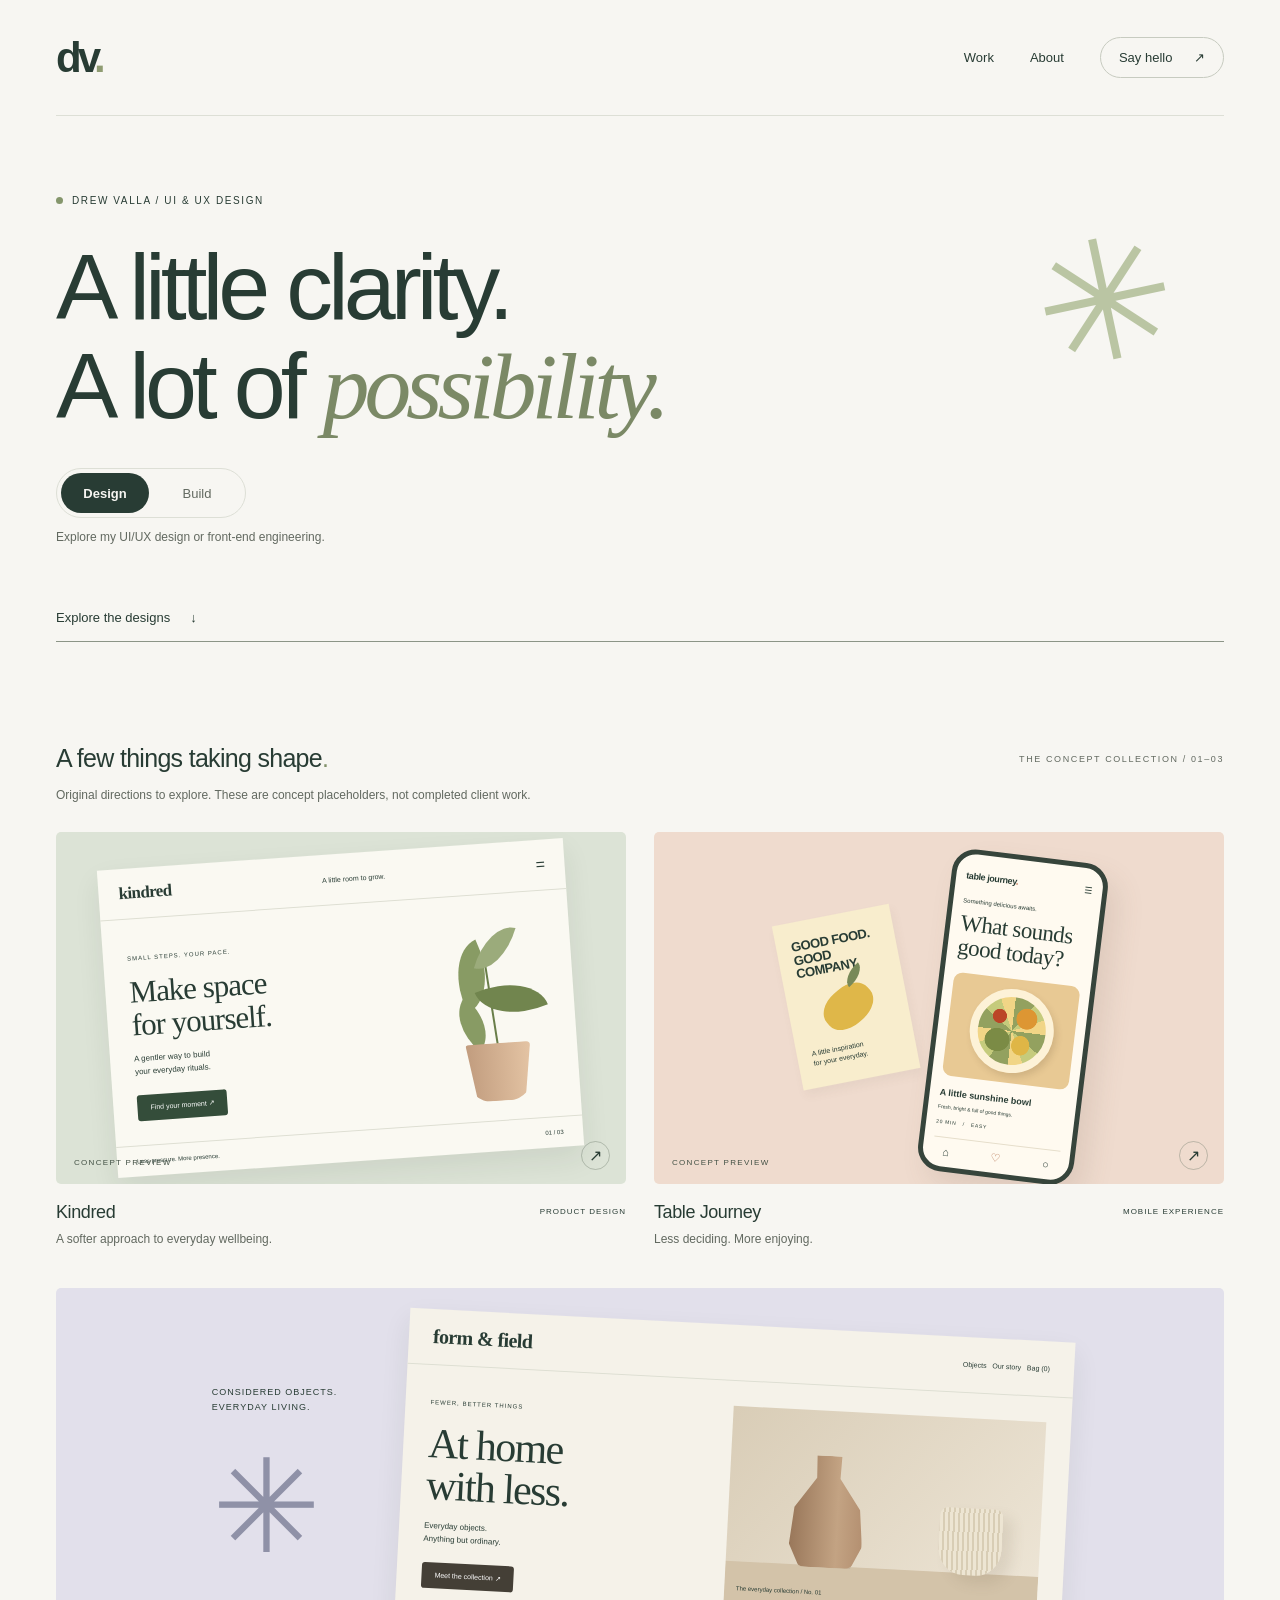
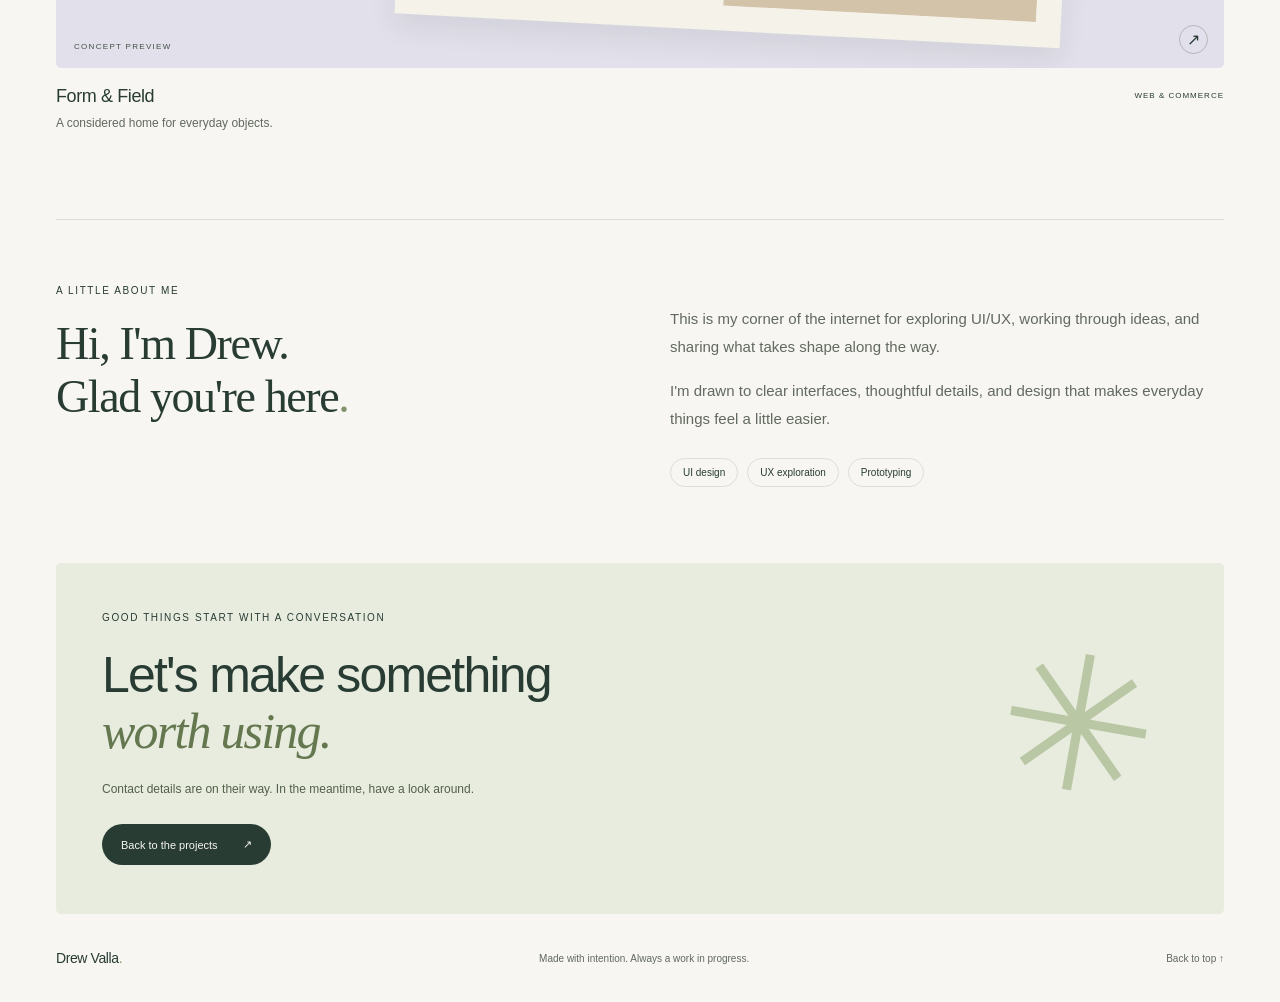
==== DVDesignPortfolio-main/index.html @ d6d09e59 "- basic design/UX Engineering Portfolio Site with placeholder projects/texts" ====
<!doctype html>
<html lang="en">
<head>
  <meta charset="utf-8">
  <meta name="viewport" content="width=device-width, initial-scale=1">
  <meta name="theme-color" content="#f7f6f2">
  <meta name="description" content="Drew Valla's design portfolio. Thoughtful interfaces, original concepts, and a little curiosity.">
  <title>Drew Valla | Design Portfolio</title>
  <link rel="stylesheet" href="styles.css">
  <script src="script.js" defer></script>
</head>
<body>
  <a class="skip-link" href="#main">Skip to content</a>
  <header class="site-header wrap">
    <a class="wordmark" href="./" aria-label="Drew Valla home">dv<span>.</span></a>
    <nav aria-label="Main navigation">
      <a href="#work">Work</a>
      <a href="#about">About</a>
      <a class="nav-contact" href="#contact">Say hello <span aria-hidden="true">&#8599;</span></a>
    </nav>
  </header>

  <main id="main">
    <p class="view-status wrap" role="status" aria-live="polite" aria-atomic="true"></p>
    <section class="hero wrap" aria-labelledby="intro-title">
      <div class="eyebrow"><span class="dot"></span> <span data-view="design">DREW VALLA / UI &amp; UX DESIGN</span><span data-view="build" hidden>DREW VALLA / UX ENGINEERING</span></div>
      <h1 id="intro-title"><span data-view="design">A little clarity.<br>A lot of <em>possibility.</em></span><span data-view="build" hidden>Good design.<br><em>Built to work.</em></span></h1>
      <div class="portfolio-picker" hidden>
        <div class="mode-switch" role="group" aria-label="Choose portfolio view" aria-describedby="mode-help">
          <button type="button" data-mode="design" aria-pressed="true">Design</button>
          <button type="button" data-mode="build" aria-pressed="false">Build</button>
        </div>
        <p id="mode-help">Explore my UI/UX design or front-end engineering.</p>
      </div>
      <div class="hero-bottom">
        <a class="text-link work-link" href="#work"><span data-view="design">Explore the designs</span><span data-view="build" hidden>Explore the build</span> <span aria-hidden="true">&#8595;</span></a>
      </div>
      <div class="hero-flower" aria-hidden="true"><span>&#10035;</span></div>
    </section>

    <section class="work wrap" id="work" aria-labelledby="work-title" data-view="design">
      <div class="section-heading">
        <h2 id="work-title">A few things taking shape<span>.</span></h2>
        <span class="small-label">THE CONCEPT COLLECTION / 01&ndash;03</span>
      </div>
      <p class="section-note">Original directions to explore. These are concept placeholders, not completed client work.</p>
      <div class="project-grid">
        <article class="project">
          <a class="project-art art-sage" href="#project-kindred" data-project="kindred" aria-label="Explore Kindred concept preview">
            <div class="mock-window kindred" aria-hidden="true">
              <div class="mock-nav"><b>kindred</b><span>A little room to grow.</span><span class="mini-menu">=</span></div>
              <div class="kindred-body"><div><span class="micro-label">SMALL STEPS. YOUR PACE.</span><h3>Make space<br>for yourself.</h3><p>A gentler way to build<br>your everyday rituals.</p><span class="mock-button">Find your moment &#8599;</span></div><div class="plant"><i></i><i></i><i></i><i></i><div class="pot"></div></div></div>
              <div class="mock-footer"><span>Less pressure. More presence.</span><span>01 / 03</span></div>
            </div>
            <span class="preview-tag">CONCEPT PREVIEW</span>
            <span class="art-arrow" aria-hidden="true">&#8599;</span>
          </a>
          <div class="project-caption"><div><h3><a href="#project-kindred" data-project="kindred">Kindred</a></h3><p>A softer approach to everyday wellbeing.</p></div><span class="project-type">PRODUCT DESIGN</span></div>
        </article>
        <article class="project">
          <a class="project-art art-peach" href="#project-table" data-project="table" aria-label="Explore Table Journey concept preview">
            <div class="table-composition" aria-hidden="true">
              <div class="recipe-note"><span>GOOD FOOD.<br>GOOD COMPANY.</span><div class="lemon"></div><small>A little inspiration<br>for your everyday.</small></div>
              <div class="phone"><div class="phone-top"><b>table journey<span>.</span></b><span>&#9776;</span></div><p class="phone-greeting">Something delicious awaits.</p><h3>What sounds<br>good today?</h3><div class="food-plate"><span></span></div><div class="recipe-info"><b>A little sunshine bowl</b><small>Fresh, bright &amp; full of good things.</small><span class="recipe-pill">20 MIN &nbsp; / &nbsp; EASY</span></div><div class="phone-bottom">&#8962; <span>&#9825;</span> &#9675;</div></div>
            </div>
            <span class="preview-tag">CONCEPT PREVIEW</span><span class="art-arrow" aria-hidden="true">&#8599;</span>
          </a>
          <div class="project-caption"><div><h3><a href="#project-table" data-project="table">Table Journey</a></h3><p>Less deciding. More enjoying.</p></div><span class="project-type">MOBILE EXPERIENCE</span></div>
        </article>
        <article class="project project-wide">
          <a class="project-art art-lilac" href="#project-form" data-project="form" aria-label="Explore Form and Field concept preview">
            <div class="form-intro" aria-hidden="true"><span class="micro-label">CONSIDERED OBJECTS.<br>EVERYDAY LIVING.</span><span class="large-asterisk">&#10035;</span></div>
            <div class="mock-window form-window" aria-hidden="true"><div class="mock-nav"><b>form &amp; field</b><span>Objects &nbsp; Our story &nbsp; Bag (0)</span></div><div class="form-body"><div><span class="micro-label">FEWER, BETTER THINGS</span><h3>At home<br>with less.</h3><p>Everyday objects.<br>Anything but ordinary.</p><span class="mock-button">Meet the collection &#8599;</span></div><div class="vase-scene"><div class="vase vase-one"></div><div class="vase vase-two"></div><span class="scene-caption">The everyday collection / No. 01</span></div></div></div>
            <span class="preview-tag">CONCEPT PREVIEW</span><span class="art-arrow" aria-hidden="true">&#8599;</span>
          </a>
          <div class="project-caption"><div><h3><a href="#project-form" data-project="form">Form &amp; Field</a></h3><p>A considered home for everyday objects.</p></div><span class="project-type">WEB &amp; COMMERCE</span></div>
        </article>
      </div>
    </section>

    <section class="work wrap build-work" id="build-work" aria-labelledby="build-title" data-view="build" hidden>
      <div class="section-heading"><h2 id="build-title">Behind the experience<span>.</span></h2><span class="small-label">BUILD LOG / 01</span></div>
      <p class="section-note">Working interfaces and the decisions behind them. Starting with the site you're using.</p>
      <article class="build-project">
        <div class="build-diagram" aria-hidden="true"><span>01 / ONE PORTFOLIO, TWO PERSPECTIVES</span><div class="diagram-modes"><b>Design</b><span>&#8646;</span><b>Build</b></div><code>interaction + state + accessibility</code></div>
        <div class="build-description"><span class="eyebrow">LIVE ON THIS SITE</span><h3>The two-sided portfolio</h3><p>A lightweight front-end build that connects design exploration with UX engineering. Try the switch above, then look behind the interaction.</p><div class="skill-tags"><span>HTML / CSS / JavaScript</span><span>Responsive UI</span><span>Keyboard interaction</span></div>
          <details class="build-inspector"><summary>Behind the interface</summary><div><h4>One choice, consistent state</h4><p>The hero buttons update the introduction, project collection, page title, and URL together. The selected button exposes its state to assistive technology.</p><h4>Made for more than a mouse</h4><p>Tab to either button and press Enter or Space. Focus stays on your choice, and a short announcement confirms the view. Decorative motion is disabled when reduced motion is requested.</p><h4>A link to either side</h4><p>The <code>?view=build</code> URL opens this view directly. Back and Forward restore earlier choices. No account, tracking, or saved browser preference is needed.</p><h4>Built without a framework</h4><p>Both views live in the same static page. The inactive content is hidden from the layout and accessibility tree. Design remains available if JavaScript is disabled.</p></div></details>
        </div>
      </article>
    </section>

    <section class="about wrap" id="about" aria-labelledby="about-title">
      <div><span class="eyebrow">A LITTLE ABOUT ME</span><h2 id="about-title">Hi, I'm Drew.<br>Glad you're here<span>.</span></h2></div>
      <div class="about-copy"><div data-view="design"><p>This is my corner of the internet for exploring UI/UX, working through ideas, and sharing what takes shape along the way.</p><p>I'm drawn to clear interfaces, thoughtful details, and design that makes everyday things feel a little easier.</p><div class="skill-tags"><span>UI design</span><span>UX exploration</span><span>Prototyping</span></div></div><div data-view="build" hidden><p>This is the build side of my portfolio: a space for turning interface ideas into working experiences and exploring the details behind them.</p><p>The focus here is how things behave: responsive layouts, clear feedback, and interactions that work with a keyboard as well as a mouse.</p><div class="skill-tags"><span>Front-end development</span><span>Interaction</span><span>Accessibility</span></div></div></div>
    </section>

    <section class="contact wrap" id="contact" aria-labelledby="contact-title">
      <span class="eyebrow">GOOD THINGS START WITH A CONVERSATION</span>
      <h2 id="contact-title">Let's make something<br><em>worth using.</em></h2>
      <p>Contact details are on their way. In the meantime, have a look around.</p>
      <a class="contact-button work-link" href="#work">Back to the projects <span aria-hidden="true">&#8599;</span></a>
      <span class="contact-star" aria-hidden="true">&#10035;</span>
    </section>
  </main>
  <footer class="wrap"><a class="footer-name" href="./">Drew Valla<span>.</span></a><span>Made with intention. Always a work in progress.</span><a href="#main">Back to top &#8593;</a></footer>

  <dialog id="project-dialog" aria-labelledby="dialog-title">
    <div class="dialog-top"><span class="eyebrow">CONCEPT BRIEF / NOT A COMPLETED CASE STUDY</span><button class="close-dialog" type="button" aria-label="Close project preview">&#10005;</button></div>
    <h2 id="dialog-title"></h2>
    <p id="dialog-description" class="dialog-lead"></p>
    <div class="dialog-meta"><div><span>PROJECT TYPE</span><p id="dialog-type"></p></div><div><span>STATUS</span><p>Self-initiated concept placeholder</p></div></div>
    <h3>The opportunity</h3><p id="dialog-opportunity"></p>
    <h3>A direction to explore</h3><p id="dialog-direction"></p>
    <h3>What comes next</h3><p>Validate the problem with real people, map the key journey, and test a small interactive prototype. Research, final screens, and a full case-study deck have not been created yet.</p>
    <p class="dialog-disclaimer">The artwork on this site illustrates a visual direction only. No client engagement, user research, or measured outcomes are claimed.</p>
  </dialog>
</body>
</html>
---- DVDesignPortfolio-main/styles.css ----
@charset "UTF-8";
[hidden]{display:none!important}
.hero .hero-bottom{flex-direction:column;align-items:stretch;max-width:none;padding-top:24px}
.hero .hero-bottom .text-link{display:flex;align-items:center;gap:20px;width:100%;padding:12px 0 16px;font-size:13px}
.hero .hero-bottom .text-link span{margin-left:0}
.mode-switch{position:relative}
.mode-switch::after{content:"";position:absolute;inset:-4px;border:1px solid currentColor;border-radius:inherit;color:#7b8966;pointer-events:none;opacity:0;animation:switch-breathe 1.5s ease-in-out .4s infinite}
body[data-mode="build"] .mode-switch::after{color:#b4d7b4}
.mode-switch.attention-dismissed::after{animation:none}
@keyframes switch-breathe{0%,100%{opacity:0;transform:scale(1)}45%{opacity:.55;transform:scale(1.025,1.08)}}
@media(prefers-reduced-motion:reduce){.mode-switch::after{animation:none}}
.portfolio-picker{text-align:center}.mode-switch{display:inline-flex;gap:4px;padding:4px;border:1px solid var(--line);border-radius:30px;background:var(--paper)}.mode-switch button{min-height:40px;min-width:88px;padding:8px 18px;border:0;border-radius:24px;color:var(--muted);background:transparent;cursor:pointer;font-size:13px}.mode-switch button[aria-pressed="true"]{background:var(--ink);color:var(--paper);font-weight:700}.mode-switch button:hover:not([aria-pressed="true"]){text-decoration:underline;text-underline-offset:4px}.portfolio-picker p{font-size:10px;color:var(--muted);margin:8px 0 0;line-height:1.5}.view-status{position:absolute;width:1px!important;height:1px;padding:0;overflow:hidden;clip-path:inset(50%);white-space:nowrap}
body[data-mode="build"]{--paper:#172623;--ink:#e7f2e9;--muted:#b3c5bb;--line:#3a5148}
body[data-mode="build"] h1 em,body[data-mode="build"] .contact h2 em{color:#b4d7b4}
body[data-mode="build"] .eyebrow,body[data-mode="build"] .small-label,body[data-mode="build"] .skill-tags,body[data-mode="build"] .mode-switch{font-family:Consolas,'Courier New',monospace}
body[data-mode="build"] .hero-flower{transform:rotate(0);border:1px solid var(--line);background:repeating-linear-gradient(0deg,transparent 0 23px,#b4d7b425 23px 24px),repeating-linear-gradient(90deg,transparent 0 23px,#b4d7b425 23px 24px)}
body[data-mode="build"] .hero-flower span{font-size:85px;color:#b4d7b4}
body[data-mode="build"] .contact{background:#243d33}
body[data-mode="build"] .contact p{color:var(--muted)}
body[data-mode="build"] .contact-star{color:#547960}
body[data-mode="build"] .contact-button{background:#c9e6c6;color:#172623}
body[data-mode="build"] a:focus-visible,body[data-mode="build"] button:focus-visible,body[data-mode="build"] summary:focus-visible{outline:3px solid #d5bd85;outline-offset:6px}
body[data-mode="build"] nav a:hover,body[data-mode="build"] footer a:hover,body[data-mode="build"] .text-link:hover{color:#c9e6c6}
.build-project{display:grid;grid-template-columns:1fr 1fr;border:1px solid var(--line);border-radius:6px;overflow:hidden;margin-top:27px}.build-diagram{min-width:0;background:linear-gradient(#b4d7b40a 1px,transparent 1px),linear-gradient(90deg,#b4d7b40a 1px,transparent 1px),#20382f;background-size:26px 26px;padding:35px;display:flex;flex-direction:column;justify-content:center;gap:40px}.build-diagram>span{font:10px/1.8 Consolas,monospace;letter-spacing:1px;color:#b3c5bb}.diagram-modes{display:flex;align-items:center;justify-content:center;gap:20px}.diagram-modes b{font-size:24px;font-weight:400;border:1px solid #6f9c7d;padding:22px 18px;border-radius:6px}.diagram-modes b:first-child{background:#f7f6f2;color:#283c34;font-family:Georgia,serif}.diagram-modes b:last-child{font-family:Consolas,monospace;color:#c9e6c6}.build-diagram code{font-size:11px;color:#b3c5bb;text-align:center}.build-description{min-width:0;padding:35px}.build-description h3{font-size:27px;font-weight:400;letter-spacing:-.7px;margin:17px 0}.build-description p{font-size:14px;line-height:1.8;color:var(--muted)}.build-inspector{margin-top:27px;border-top:1px solid var(--line);padding-top:20px}.build-inspector summary{cursor:pointer;font-size:13px;padding:7px 0;line-height:1.6;text-underline-offset:4px}.build-inspector summary:hover{text-decoration:underline}.build-inspector h4{font-size:13px;margin:24px 0 8px}.build-inspector p{font-size:12px}.build-inspector code{overflow-wrap:anywhere}
.hero .portfolio-picker{text-align:left;margin-bottom:28px}
.hero .portfolio-picker p{font-size:12px;margin:10px 0 0}
@media(max-width:1000px){.build-diagram{padding:24px}.build-description{padding:25px}.diagram-modes{gap:12px}.diagram-modes b{font-size:20px;padding:18px 12px}}
@media(max-width:700px){.build-project{grid-template-columns:1fr}.build-diagram{padding:27px 22px;gap:28px;min-height:250px}.build-description{padding:25px 22px}.build-description h3{font-size:25px}}
.project{min-width:0}.project-caption>div{min-width:0}
:root{--paper:#f7f6f2;--ink:#283c34;--muted:#626960;--line:#dddfd6;--serif:Georgia,'Times New Roman',serif}
*{box-sizing:border-box}html{scroll-behavior:smooth;scroll-padding-top:30px}body{margin:0;background:var(--paper);color:var(--ink);font-family:Arial,Helvetica,sans-serif;-webkit-font-smoothing:antialiased}a{color:inherit;text-decoration:none}button{font:inherit}a,button{-webkit-tap-highlight-color:transparent}a:focus-visible,button:focus-visible{outline:3px solid #8a4d27;outline-offset:6px}::selection{background:#dce7bc}.wrap{max-width:1240px;width:calc(100% - 112px);margin-inline:auto}.skip-link{position:fixed;top:-100px;left:20px;padding:14px;background:var(--ink);color:white;z-index:10}.skip-link:focus{top:12px}.site-header{display:flex;align-items:center;justify-content:space-between;height:116px;border-bottom:1px solid var(--line)}.wordmark{font-size:42px;font-weight:700;letter-spacing:-4px}.wordmark span,.footer-name span{color:#8f9c72}nav{display:flex;gap:36px;align-items:center;font-size:13px}nav a:hover,.text-link:hover,footer a:hover{color:#6b774a}.nav-contact{border:1px solid #c7cbc0;padding:12px 18px;border-radius:30px}.nav-contact span{margin-left:18px}.hero{padding-block:79px 65px;position:relative}.eyebrow,.small-label,.project-type,.micro-label{font-size:10px;font-weight:500;letter-spacing:1.6px}.eyebrow{display:flex;align-items:center;gap:9px}.dot{width:7px;height:7px;background:#85966c;border-radius:50%}h1{font-size:clamp(60px,7.3vw,100px);font-weight:400;line-height:1.06;letter-spacing:-5px;margin:31px 0 32px}em{font-family:var(--serif);font-weight:400}h1 em{color:#7b8966}.hero-bottom{display:flex;justify-content:space-between;align-items:end;max-width:770px}.hero-bottom p{font-size:15px;line-height:1.85;color:var(--muted);margin:0}.text-link{font-size:12px;padding-bottom:8px;border-bottom:1px solid #8c9587}.text-link span{margin-left:28px}.hero-flower{position:absolute;right:49px;top:104px;width:143px;height:143px;display:grid;place-items:center;transform:rotate(-12deg)}.hero-flower span{font-size:167px;font-family:var(--serif);color:#bac5a3;line-height:1}.work{padding-top:37px}.section-heading{display:flex;justify-content:space-between;align-items:center;gap:20px}h2{font-weight:400}.section-heading h2{font-size:25px;letter-spacing:-.7px;margin:0}.section-heading h2 span,.about h2 span{color:#81916a}.small-label{font-size:9px;color:var(--muted)}.section-note{font-size:12px;color:var(--muted);margin:13px 0 27px;line-height:1.6}.project-grid{display:grid;grid-template-columns:1fr 1fr;gap:39px 28px}.project-art{height:352px;position:relative;display:flex;justify-content:center;align-items:center;overflow:hidden;border-radius:5px}.art-sage{background:#dce3d6}.art-peach{background:#efdbce}.art-lilac{background:#e2e0eb}.preview-tag{position:absolute;left:18px;bottom:17px;font-size:8px;letter-spacing:1.3px;color:#425044}.art-arrow{position:absolute;right:16px;bottom:14px;width:29px;height:29px;border:1px solid #67756660;border-radius:50%;display:grid;place-items:center;transition:background .2s,transform .2s}.project-art:hover .art-arrow{background:var(--paper);transform:rotate(45deg)}.mock-window{background:#faf9f2;width:82%;box-shadow:0 12px 28px #26362a15;transform:rotate(-4deg);transition:transform .35s}.project-art:hover .mock-window{transform:rotate(-2deg) translateY(-4px)}.mock-nav{display:flex;align-items:center;justify-content:space-between;padding:15px 20px;border-bottom:1px solid #dedfd3;font-size:7px}.mock-nav b{font-family:var(--serif);font-size:17px;letter-spacing:-.6px}.mini-menu{font-size:16px}.kindred-body{display:flex;padding:27px 24px 24px;min-height:189px;position:relative}.micro-label{font-size:6px;letter-spacing:1px}.kindred h3{font-family:var(--serif);font-size:31px;font-weight:400;line-height:1.05;letter-spacing:-1px;margin:12px 0}.kindred-body p,.form-body p{font-size:8px;line-height:1.6}.mock-button{display:inline-block;background:#344d3a;color:#fff;padding:9px 13px;border-radius:3px;font-size:7px;margin-top:8px}.mock-footer{display:flex;justify-content:space-between;padding:12px 20px;border-top:1px solid #dedfd3;font-size:6px}.plant{position:absolute;width:110px;height:168px;right:27px;bottom:19px}.plant:before{content:"";position:absolute;height:106px;width:2px;background:#697e49;left:54px;bottom:36px;transform:rotate(-5deg)}.plant i{position:absolute;width:39px;height:63px;background:#889b64;border-radius:100% 0 100% 0;left:17px;top:10px;transform:rotate(-22deg)}.plant i:nth-child(2){left:55px;top:35px;transform:rotate(71deg);background:#71854e}.plant i:nth-child(3){left:18px;top:66px;transform:rotate(-46deg);width:32px;height:47px}.plant i:nth-child(4){left:47px;top:-10px;transform:rotate(20deg);width:29px;height:50px;background:#9bab7b}.pot{position:absolute;bottom:0;left:25px;width:65px;height:58px;background:linear-gradient(90deg,#c19c7e,#e4c4a4);border-radius:4px 4px 24px 24px;clip-path:polygon(0 0,100% 0,87% 100%,14% 100%)}.project-caption{display:flex;justify-content:space-between;align-items:start;padding-top:18px;gap:12px}.project-caption h3{font-size:18px;font-weight:500;margin:0 0 7px;letter-spacing:-.4px}.project-caption h3 a:hover{text-decoration:underline;text-underline-offset:4px}.project-caption p{font-size:12px;color:var(--muted);margin:0;line-height:1.6}.project-type{font-size:8px;letter-spacing:1px;padding-top:5px;white-space:nowrap}.table-composition{display:flex;align-items:center;gap:30px;transform:rotate(7deg)}.phone{background:#fffaf0;width:157px;border:5px solid #36443b;border-radius:24px;padding:17px 10px 0;box-shadow:12px 14px 28px #70594822}.phone-top{display:flex;justify-content:space-between;align-items:center;font-size:9px}.phone-top b{letter-spacing:-.4px}.phone-top b span{color:#b95c32}.phone-greeting{font-size:6px;margin-top:17px}.phone h3{font-family:var(--serif);font-size:23px;line-height:1.05;font-weight:400;margin:8px 0 13px;letter-spacing:-.6px}.food-plate{height:104px;background:#e8c994;border-radius:9px;display:grid;place-items:center}.food-plate span{width:84px;height:84px;border:8px solid #fdf2d7;border-radius:50%;box-shadow:3px 4px 7px #44321a25;background:radial-gradient(ellipse at 30% 30%,#bb4527 0 10%,transparent 11%),radial-gradient(ellipse at 65% 70%,#dfb646 0 14%,transparent 15%),radial-gradient(ellipse at 70% 30%,#dd9633 0 15%,transparent 16%),radial-gradient(ellipse at 30% 65%,#7b8b45 0 18%,transparent 19%),repeating-conic-gradient(#93a15f 0 35deg,#c5cb7c 35deg 65deg,#f1d586 65deg 90deg)}.recipe-info{display:flex;flex-direction:column;gap:6px;padding:12px 0}.recipe-info b{font-size:9px}.recipe-info small{font-size:5px}.recipe-pill{font-size:5px;letter-spacing:.7px;margin-top:3px}.phone-bottom{border-top:1px solid #e6decb;display:flex;justify-content:space-between;padding:8px 10px;font-size:11px}.phone-bottom span{color:#ad643d}.recipe-note{background:#f8edcd;box-shadow:2px 6px 10px #70594810;padding:18px 15px;width:119px;height:167px;transform:rotate(-18deg);display:flex;flex-direction:column;justify-content:space-between}.recipe-note>span{font-size:13px;font-weight:700;letter-spacing:-.5px;line-height:1.05}.recipe-note small{font-size:7px;line-height:1.5}.lemon{width:54px;height:38px;border-radius:45%;background:#dfb749;transform:rotate(-30deg);margin:9px auto;position:relative}.lemon:after{content:"";position:absolute;right:-9px;top:-8px;width:23px;height:13px;background:#788958;border-radius:100% 0}.project-wide{grid-column:1/-1}.project-wide .project-art{height:380px;gap:65px}.form-intro{display:flex;flex-direction:column;gap:27px}.form-intro .micro-label{font-size:9px;line-height:1.7}.large-asterisk{font-size:130px;line-height:1;color:#8f91a7}.form-window{width:57%;transform:rotate(3deg);background:#f5f2e9}.form-window .mock-nav{padding:16px 24px}.form-window .mock-nav b{font-size:20px}.form-body{display:grid;grid-template-columns:1fr 1.1fr;padding:25px;gap:18px}.form-body h3{font-family:var(--serif);font-weight:400;font-size:42px;line-height:1;letter-spacing:-1.6px;margin:14px 0}.form-body .mock-button{background:#443f36}.vase-scene{background:#e4dbc9;position:relative;overflow:hidden;min-height:200px;background:linear-gradient(130deg,#d9cdb7,#eee6d7)}.vase-scene:after{content:"";position:absolute;left:0;right:0;bottom:0;height:45px;background:#d3c3a9;z-index:0}.vase{position:absolute;bottom:43px;z-index:1;box-shadow:10px 8px 13px #72604420}.vase-one{width:73px;height:112px;background:linear-gradient(90deg,#99775a,#c3a383 65%,#b49071);left:20%;border-radius:35% 35% 23% 23%;clip-path:polygon(33% 0,67% 0,66% 20%,95% 47%,100% 80%,85% 100%,15% 100%,0 80%,5% 47%,34% 20%)}.vase-two{width:63px;height:67px;right:12%;border-radius:12% 12% 40% 40%;background:repeating-linear-gradient(90deg,#ede5d3 0 3px,#d8cdb5 3px 5px)}.scene-caption{position:absolute;bottom:15px;left:12px;font-size:6px;z-index:1}.about{display:grid;grid-template-columns:1fr 1fr;gap:60px;border-top:1px solid var(--line);margin-top:85px;padding-block:65px 76px}.about h2{font-family:var(--serif);font-size:46px;line-height:1.15;letter-spacing:-1.4px;margin:22px 0 0}.about-copy{padding-top:20px}.about-copy p{font-size:15px;line-height:1.9;margin:0 0 15px;color:var(--muted)}.skill-tags{display:flex;gap:9px;flex-wrap:wrap;margin-top:24px}.skill-tags span{font-size:10px;padding:8px 12px;border:1px solid var(--line);border-radius:25px}.contact{background:#e8ecdf;border-radius:5px;padding:49px 46px;position:relative;overflow:hidden}.contact h2{font-size:50px;letter-spacing:-1.8px;line-height:1.12;margin:24px 0 20px}.contact h2 em{color:#64774e}.contact p{font-size:12px;color:#526048;max-width:70%;line-height:1.7}.contact-button{display:inline-flex;gap:25px;align-items:center;background:var(--ink);color:var(--paper);padding:14px 19px;border-radius:30px;font-size:11px;margin-top:13px}.contact-button:hover{background:#465b3c}.contact-star{position:absolute;right:67px;top:69px;font-size:188px;line-height:1;color:#bac7a5;transform:rotate(10deg)}footer{display:flex;justify-content:space-between;align-items:center;gap:24px;padding-block:36px;font-size:10px;color:var(--muted)}.footer-name{font-size:14px;letter-spacing:-.4px;color:var(--ink)}dialog{width:min(680px,calc(100% - 32px));max-height:85dvh;border:1px solid var(--line);border-radius:12px;background:var(--paper);color:var(--ink);padding:32px;overscroll-behavior:contain}dialog::backdrop{background:#172a226e;backdrop-filter:blur(5px)}body:has(dialog[open]){overflow:hidden}.dialog-top{display:flex;justify-content:space-between;align-items:center;gap:18px}.dialog-top .eyebrow{font-size:8px;line-height:1.7}.close-dialog{border:1px solid var(--line);border-radius:50%;background:transparent;color:var(--ink);min-width:40px;height:40px;cursor:pointer}dialog h2{font-family:var(--serif);font-size:48px;letter-spacing:-1px;margin:27px 0 10px}dialog p{font-size:14px;line-height:1.8;color:var(--muted)}dialog .dialog-lead{font-size:18px}dialog h3{font-size:15px;font-weight:500;margin-top:28px}.dialog-meta{display:grid;grid-template-columns:1fr 1fr;gap:18px;border-block:1px solid var(--line);padding-top:20px;margin-top:25px}.dialog-meta span{font-size:9px;letter-spacing:1px}.dialog-meta p{font-size:12px}.dialog-disclaimer{border-top:1px solid var(--line);padding-top:20px;font-size:11px}
@media(min-width:1500px){.hero{padding-block:100px 85px}}
@media(max-width:1000px){.wrap{width:calc(100% - 64px)}.hero-flower{right:0;top:130px;width:90px}.hero-flower span{font-size:115px}.hero-bottom{max-width:650px}.project-art{height:315px}.kindred-body{padding:18px}.kindred h3{font-size:27px}.plant{right:5px;transform:scale(.8);transform-origin:bottom right}.mock-nav{padding:12px}.mock-nav>span:not(.mini-menu){font-size:6px}.table-composition{gap:15px;transform:rotate(7deg) scale(.9)}.project-type{font-size:7px}.project-wide .project-art{gap:35px}.form-window{width:65%}.contact-star{right:25px;font-size:145px}}
@media(max-width:700px){.wrap{width:calc(100% - 40px)}.site-header{height:86px}.wordmark{font-size:36px}nav{gap:20px;font-size:12px}.nav-contact{padding:10px 12px}.nav-contact span{margin-left:7px}.hero{padding-block:56px 43px}.hero .eyebrow{font-size:8px;letter-spacing:1.2px}h1{font-size:clamp(48px,10.8vw,74px);letter-spacing:-2.7px;margin-top:25px}.hero-flower{display:none}.hero-bottom{align-items:start;gap:23px;flex-direction:column}.hero-bottom p{font-size:14px}.text-link{font-size:12px}.work{padding-top:22px}.section-heading{align-items:start;flex-direction:column;gap:12px}.section-heading h2{font-size:23px}.small-label{font-size:8px}.section-note{font-size:11px}.project-grid{grid-template-columns:1fr;gap:30px}.project-art{height:350px}.mock-window{max-width:380px}.kindred-body{padding:25px;min-height:185px}.kindred h3{font-size:33px}.plant{right:20px;transform:scale(1)}.mock-nav{padding:15px 20px}.table-composition{transform:rotate(7deg);gap:30px}.project-caption{padding-top:14px}.project-caption h3{font-size:17px}.project-caption p{font-size:11px}.project-wide{grid-column:auto}.project-wide .project-art{height:320px}.form-intro{display:none}.form-window{width:90%}.form-body{padding:20px;gap:12px}.form-body h3{font-size:34px}.vase-scene{min-height:185px}.vase-one{left:10%;width:61px}.vase-two{right:7%;width:49px}.about{grid-template-columns:1fr;gap:12px;margin-top:50px;padding-block:40px}.about h2{font-size:40px}.about-copy{padding-top:8px}.about-copy p{font-size:14px}.contact{padding:33px 25px}.contact .eyebrow{font-size:8px;letter-spacing:1px;max-width:230px;line-height:1.8}.contact h2{font-size:40px;letter-spacing:-1.5px;position:relative;z-index:1}.contact p{max-width:100%;position:relative;z-index:1}.contact-star{font-size:100px;right:10px;top:68px;opacity:.5}footer{flex-wrap:wrap;padding-block:28px;gap:18px}footer>span{order:3;flex-basis:100%;font-size:9px}footer>a:last-child{margin-left:auto}dialog{padding:24px}dialog h2{font-size:40px}.dialog-meta{grid-template-columns:1fr;gap:0}}
@media(max-width:360px){nav{gap:12px}.project-art{height:310px}.table-composition{transform:rotate(7deg) scale(.88)}.kindred h3{font-size:27px}.plant{right:9px;transform:scale(.8);transform-origin:bottom right}.project-type{font-size:6px}.contact h2{font-size:34px}}
@media(prefers-reduced-motion:reduce){html{scroll-behavior:auto}*,*::before,*::after{transition:none!important}}
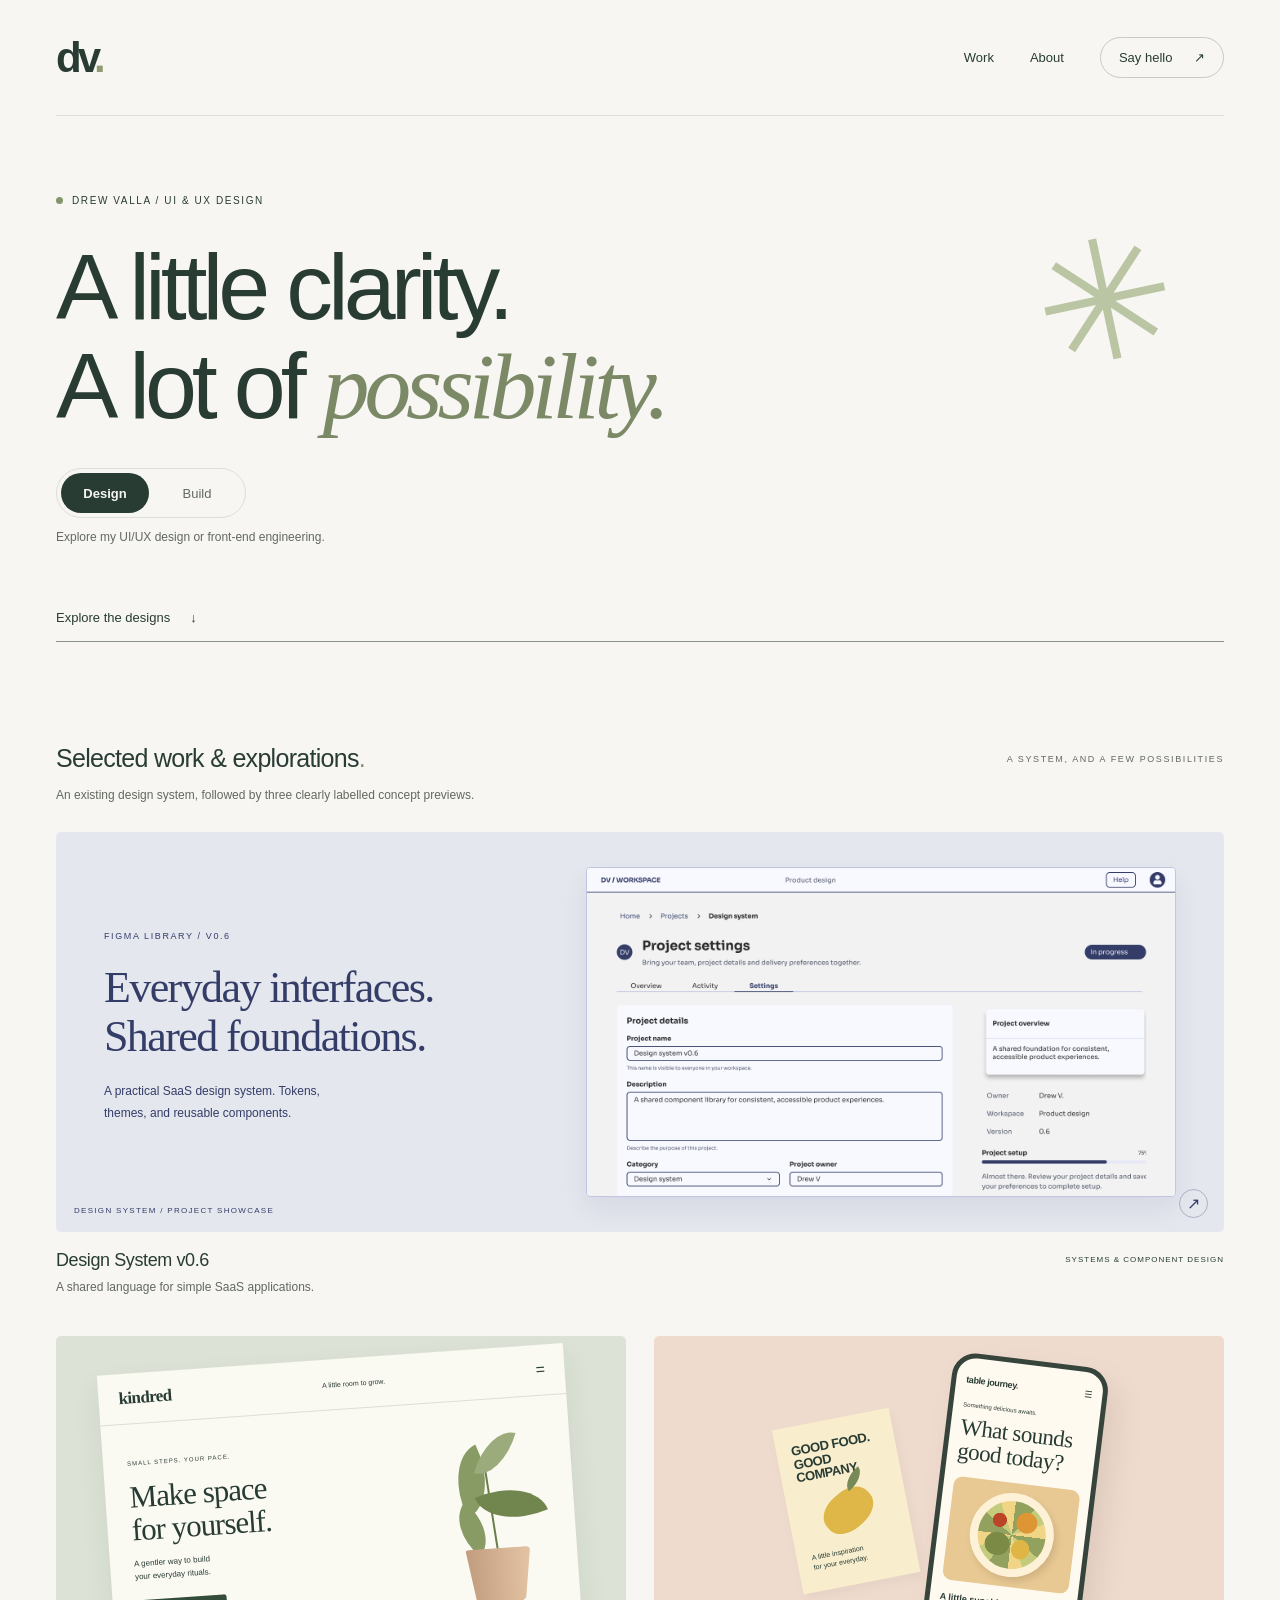
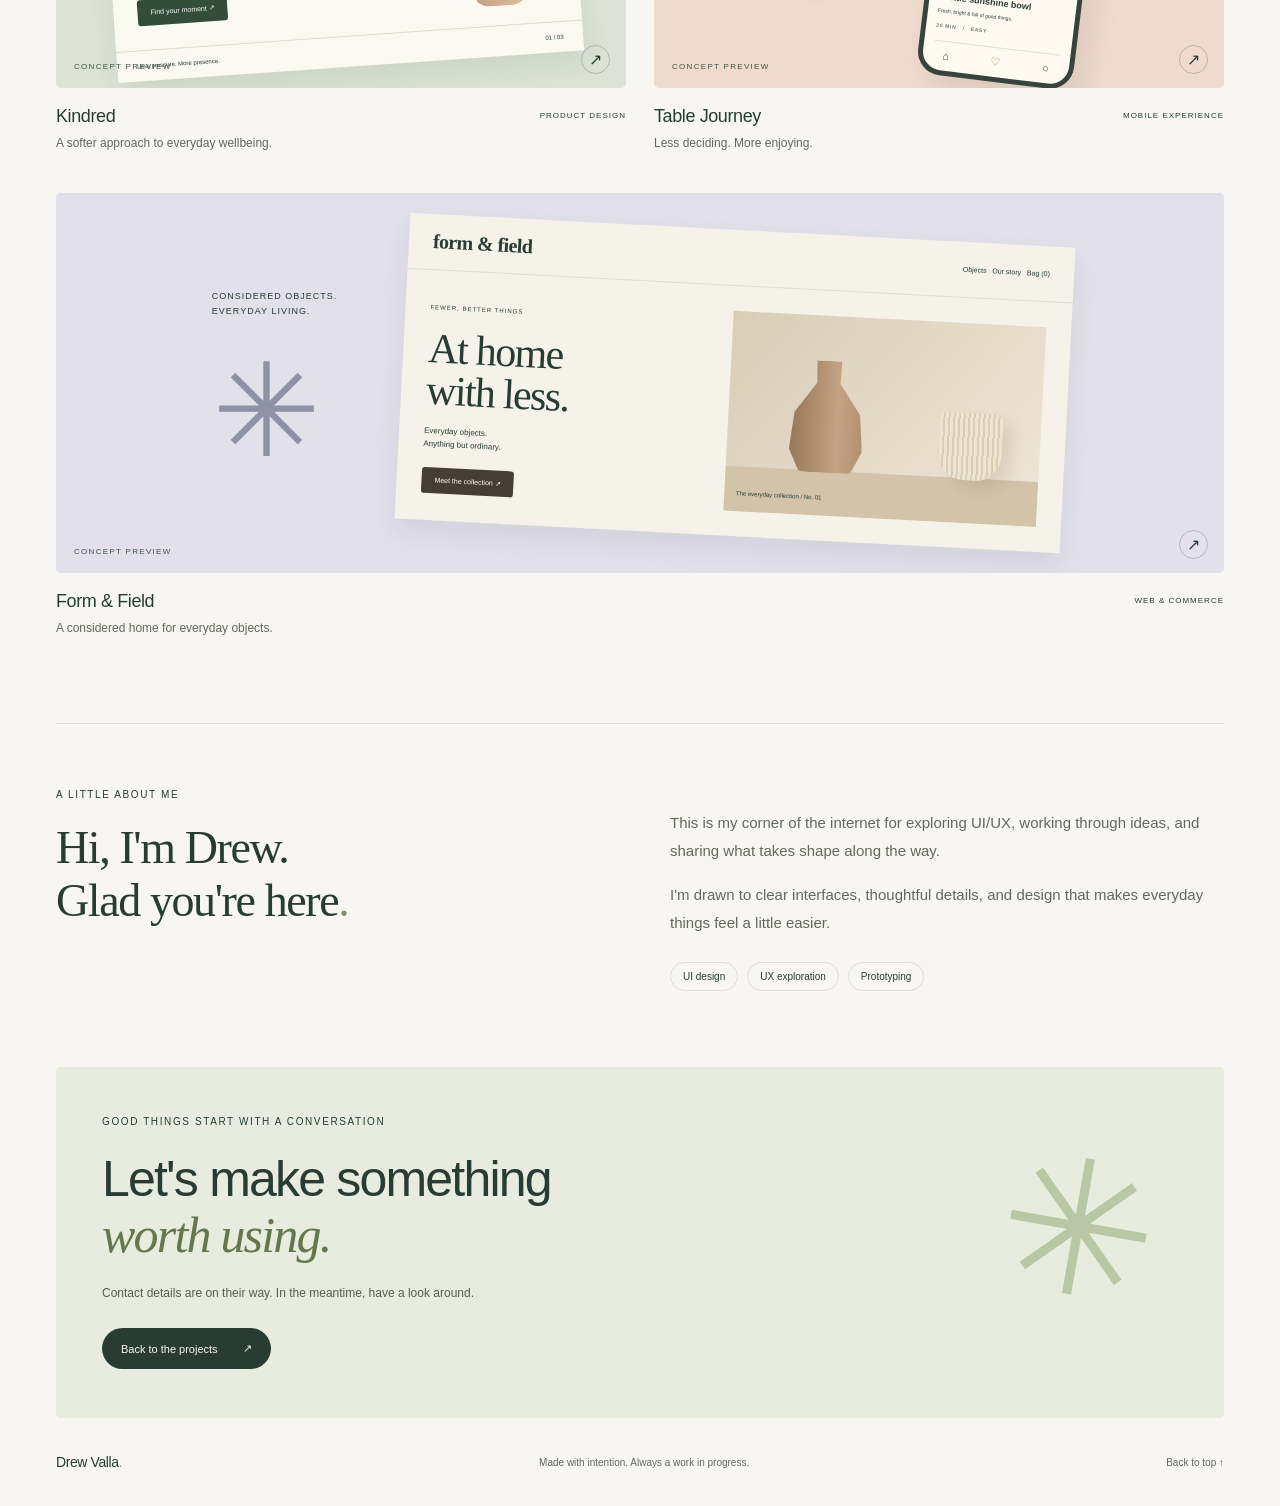
==== commit 487f2549: "- Added design system in design and build sections - added links -added placeholder images and text" ====
--- a/DVDesignPortfolio-main/index.html
+++ b/DVDesignPortfolio-main/index.html
@@ -7,6 +7,7 @@
   <meta name="description" content="Drew Valla's design portfolio. Thoughtful interfaces, original concepts, and a little curiosity.">
   <title>Drew Valla | Design Portfolio</title>
   <link rel="stylesheet" href="styles.css">
+  <link rel="stylesheet" href="design-system.css">
   <script src="script.js" defer></script>
 </head>
 <body>
@@ -40,11 +41,19 @@
 
     <section class="work wrap" id="work" aria-labelledby="work-title" data-view="design">
       <div class="section-heading">
-        <h2 id="work-title">A few things taking shape<span>.</span></h2>
-        <span class="small-label">THE CONCEPT COLLECTION / 01&ndash;03</span>
+        <h2 id="work-title">Selected work &amp; explorations<span>.</span></h2>
+        <span class="small-label">A SYSTEM, AND A FEW POSSIBILITIES</span>
       </div>
-      <p class="section-note">Original directions to explore. These are concept placeholders, not completed client work.</p>
+      <p class="section-note">An existing design system, followed by three clearly labelled concept previews.</p>
       <div class="project-grid">
+        <article class="project project-wide system-feature">
+          <a class="project-art system-cover" href="design-system.html" aria-label="Explore the Design System v0.6 project">
+            <div class="system-cover-copy"><span class="eyebrow">FIGMA LIBRARY / V0.6</span><strong>Everyday interfaces.<br>Shared foundations.</strong><p>A practical SaaS design system. Tokens, themes, and reusable components.</p></div>
+            <img src="assets/design-system/project-settings.png" width="1440" height="1362" loading="lazy" alt="Project Settings screen assembled using the design system.">
+            <span class="preview-tag">DESIGN SYSTEM / PROJECT SHOWCASE</span><span class="art-arrow" aria-hidden="true">&#8599;</span>
+          </a>
+          <div class="project-caption"><div><h3><a href="design-system.html">Design System v0.6</a></h3><p>A shared language for simple SaaS applications.</p></div><span class="project-type">SYSTEMS &amp; COMPONENT DESIGN</span></div>
+        </article>
         <article class="project">
           <a class="project-art art-sage" href="#project-kindred" data-project="kindred" aria-label="Explore Kindred concept preview">
             <div class="mock-window kindred" aria-hidden="true">
@@ -79,8 +88,12 @@
     </section>
 
     <section class="work wrap build-work" id="build-work" aria-labelledby="build-title" data-view="build" hidden>
-      <div class="section-heading"><h2 id="build-title">Behind the experience<span>.</span></h2><span class="small-label">BUILD LOG / 01</span></div>
-      <p class="section-note">Working interfaces and the decisions behind them. Starting with the site you're using.</p>
+      <div class="section-heading"><h2 id="build-title">Behind the experience<span>.</span></h2><span class="small-label">BUILD LOG / 01&ndash;02</span></div>
+      <p class="section-note">A reusable component library, the site you're using, and the decisions behind them.</p>
+      <article class="build-project uikit-build-card">
+        <a class="build-diagram uikit-diagram" href="design-system-build.html" aria-label="Explore the DV UIkit engineering case study"><span>01 / SHARED FOUNDATIONS, WORKING SOFTWARE</span><strong>DV UIkit<span aria-hidden="true">.</span></strong><code>tokens &rarr; components &rarr; applications</code><span class="uikit-card-action">READ THE CASE STUDY &#8599;</span></a>
+        <div class="build-description"><span class="eyebrow">ENGINEERING CASE STUDY</span><h3><a href="design-system-build.html">One foundation. More ways to build.</a></h3><p>A Stencil Web Component library with shared tokens, framework integration, and Storybook documentation. Explore its architecture and the bridge from Figma to code.</p><div class="skill-tags"><span>Stencil / TypeScript</span><span>Design tokens</span><span>React / Vue integration</span></div><a class="uikit-read-link" href="design-system-build.html">Explore DV UIkit <span aria-hidden="true">&#8599;</span></a></div>
+      </article>
       <article class="build-project">
         <div class="build-diagram" aria-hidden="true"><span>01 / ONE PORTFOLIO, TWO PERSPECTIVES</span><div class="diagram-modes"><b>Design</b><span>&#8646;</span><b>Build</b></div><code>interaction + state + accessibility</code></div>
         <div class="build-description"><span class="eyebrow">LIVE ON THIS SITE</span><h3>The two-sided portfolio</h3><p>A lightweight front-end build that connects design exploration with UX engineering. Try the switch above, then look behind the interaction.</p><div class="skill-tags"><span>HTML / CSS / JavaScript</span><span>Responsive UI</span><span>Keyboard interaction</span></div>
--- a/DVDesignPortfolio-main/design-system.css
+++ b/DVDesignPortfolio-main/design-system.css
@@ -0,0 +1,156 @@
+.system-feature{grid-column:1/-1}
+.project-wide .project-art.system-cover{height:400px;gap:40px;background:#e5e7ee;padding:35px 48px;justify-content:space-between;color:#343d68}
+.system-cover-copy{flex:0 1 36%;min-width:0}
+.system-cover-copy .eyebrow{font-size:9px;line-height:1.8}
+.system-cover-copy strong{display:block;font:400 44px/1.1 Georgia,serif;letter-spacing:-1.6px;margin:20px 0}
+.system-cover-copy p{font-size:12px;line-height:1.8;max-width:230px}
+.system-cover img{width:55%;height:100%;object-fit:cover;object-position:top;border:1px solid #c2c5df;border-radius:4px;box-shadow:0 12px 25px #343d6815}
+.system-cover .preview-tag{color:#343d68}
+.system-cover .art-arrow{border-color:#343d6850}
+.case-page{--case-accent:#343d68;--case-tint:#e9ebf2}
+.project-perspectives{display:flex;width:fit-content;gap:4px;padding:4px;border:1px solid var(--line);border-radius:28px;margin-bottom:32px}
+.project-perspectives a{display:block;min-width:80px;text-align:center;padding:11px 17px;border-radius:22px;font-size:12px}
+.project-perspectives a[aria-current="page"]{background:var(--ink);color:var(--paper);font-weight:700}
+.project-perspectives a:hover:not([aria-current="page"]){text-decoration:underline;text-underline-offset:4px}
+.engineering-case{--case-accent:#c9e6c6;--case-tint:#243d33}
+.engineering-case .system-path li{background:#20382f}
+.engineering-case .contents nav a[aria-current="location"]{background:#c9e6c60a}
+.engineering-case .case-button{color:#172623}
+.engineering-case .case-button:hover{background:#def1d9}
+.engineering-case .token-table-wrap thead{background:#243d33}
+.engineering-case .case-stats strong{font-size:clamp(23px,3vw,34px);letter-spacing:-.8px}
+.engineering-case .case-note strong{color:var(--ink);font-weight:500}
+.engineering-case summary:focus-visible,.engineering-case .token-table-wrap:focus-visible{outline-color:#d5bd85}
+.resource-panel{display:flex;align-items:center;justify-content:space-between;gap:25px;padding:24px;border:1px solid var(--line);border-radius:6px;margin:0 0 30px}
+.resource-panel h2{font-size:15px;font-weight:400;margin:0 0 8px}
+.resource-panel p{font-size:12px;color:var(--muted);max-width:400px;line-height:1.8;margin:0}
+.resource-actions{display:flex;gap:12px;flex-shrink:0;flex-wrap:wrap}
+.resource-actions button,.resource-actions a{display:flex;flex-direction:column;align-items:flex-start;gap:7px;min-width:130px;padding:14px 18px;border:1px dashed #789184;border-radius:5px;color:var(--muted);background:transparent;font-size:13px;opacity:1}
+.resource-actions button{cursor:not-allowed}
+.resource-actions a{border-style:solid;border-color:var(--case-accent);color:var(--ink)}
+.resource-actions a:hover{background:var(--case-tint)}
+.resource-actions button span,.resource-actions a span{font-size:10px;letter-spacing:.4px}
+@media(max-width:700px){.resource-actions a{flex:1;min-width:0;padding:13px}}
+.engineering-cover{padding:35px;background:linear-gradient(#c9e6c60a 1px,transparent 1px),linear-gradient(90deg,#c9e6c60a 1px,transparent 1px),#20382f;background-size:28px 28px;border:1px solid var(--line);border-radius:6px}
+.engineering-pipeline{display:flex;align-items:center;gap:20px;margin-block:35px}
+.engineering-pipeline>div{flex:1;min-width:0;padding:24px 20px;background:#172623;border:1px solid #6f9c7d;border-radius:5px}
+.engineering-pipeline>div>span{display:block;font:9px/1.6 Consolas,monospace;letter-spacing:1.2px;color:var(--muted)}
+.engineering-pipeline strong{display:block;font-size:21px;font-weight:400;line-height:1.4;margin:13px 0}
+.engineering-pipeline small{font-size:11px;line-height:1.7;color:var(--muted)}
+.engineering-cover>p{font-size:11px;line-height:1.9;color:var(--muted);margin:0;max-width:650px}
+.code-panel{font:12px/1.9 Consolas,'Courier New',monospace;overflow-x:auto;border:1px solid var(--line);border-radius:5px;background:#10201c;color:var(--ink);padding:24px;margin:25px 0}
+.code-panel code{font-size:inherit}
+.evidence-note{padding:20px;border-left:2px solid var(--case-accent);background:var(--case-tint)}
+.closing-resources{margin-top:30px}
+.uikit-build-card{margin-bottom:28px}
+.uikit-diagram strong{display:block;font-size:55px;font-weight:400;letter-spacing:-2px;text-align:center}
+.uikit-diagram strong span{color:#92b59b}
+.uikit-diagram .uikit-card-action{text-align:center;font-size:10px;color:#c9e6c6}
+.uikit-diagram:hover .uikit-card-action{text-decoration:underline;text-underline-offset:5px}
+.uikit-read-link{display:inline-flex;gap:24px;font-size:12px;padding-bottom:9px;border-bottom:1px solid var(--line);margin-top:25px}
+.uikit-read-link:hover,.uikit-build-card h3 a:hover{color:#c9e6c6;text-decoration:underline;text-underline-offset:5px}
+@media(max-width:1000px){.engineering-pipeline{gap:12px}.engineering-pipeline>div{padding:20px 15px}.engineering-pipeline strong{font-size:18px}.resource-panel{align-items:flex-start;flex-direction:column}}
+@media(max-width:700px){.engineering-cover{padding:25px 20px}.engineering-cover>.eyebrow{font-size:8px;line-height:1.8}.engineering-pipeline{flex-direction:column;align-items:stretch;gap:12px;margin-block:24px}.engineering-pipeline>span{align-self:center;transform:rotate(90deg)}.engineering-pipeline>div{padding:20px}.resource-panel{padding:20px}.resource-actions{width:100%;gap:10px}.resource-actions button{flex:1;min-width:0;padding:13px}.code-panel{font-size:11px;padding:16px}.engineering-case .case-stats{grid-template-columns:1fr;gap:8px}.engineering-case .case-stats>div{display:flex;align-items:center;gap:20px;padding:15px 0 8px}.engineering-case .case-stats strong{min-width:84px;font-size:26px;margin:0}.project-perspectives a{min-width:75px}.uikit-diagram strong{font-size:45px}}
+.case-back{display:inline-block;font-size:12px;color:var(--muted);margin-bottom:45px}
+.case-back:hover,.case-secondary:hover{text-decoration:underline;text-underline-offset:5px}
+.case-hero{padding-block:35px 0}
+.case-hero h1{font-size:clamp(48px,6.4vw,86px);letter-spacing:-3.8px;line-height:1.08;max-width:950px}
+.case-hero h1 em{color:var(--case-accent)}
+.case-intro{display:grid;grid-template-columns:1.2fr 1fr;gap:80px;margin-block:30px 42px}
+.case-intro>p{font-size:17px;line-height:1.85;color:var(--muted);margin:0;max-width:530px}
+.case-facts{display:grid;grid-template-columns:1fr 1fr;gap:23px;margin:0}
+.case-facts dt{font-size:9px;letter-spacing:1.4px;color:var(--muted);margin-bottom:9px}
+.case-facts dd{font-size:12px;line-height:1.6;margin:0}
+.case-page figure{margin:0}
+.case-cover{background:var(--case-tint);border-radius:7px;padding:35px 35px 18px}
+.image-link{display:block;position:relative;background:#e9ebf2;border-radius:5px;overflow:hidden}
+.image-link img{display:block;width:100%;height:auto}
+.case-cover .image-link{max-height:490px;border:1px solid #c2c5df}
+.case-cover img{object-fit:cover;object-position:top}
+.image-hint{position:absolute;bottom:13px;right:13px;font-size:9px;letter-spacing:1px;padding:10px 12px;background:#f7f6f2;color:#343d68;border:1px solid #c2c5df;border-radius:20px;box-shadow:0 2px 8px #0000000c}
+.image-link:hover .image-hint{background:#343d68;color:#fff}
+.case-page figcaption{font-size:11px;line-height:1.7;color:var(--muted);margin-top:13px}
+.case-layout{display:grid;grid-template-columns:200px minmax(0,1fr);gap:65px;margin-top:65px}
+.case-sidebar{align-self:start;position:sticky;top:24px;padding-top:5px}
+.contents summary{font-size:11px;letter-spacing:1px;cursor:pointer;margin-bottom:20px}
+.contents nav{display:flex;flex-direction:column;align-items:stretch;gap:4px}
+.contents nav a{padding:10px 8px;border-left:2px solid transparent;font-size:11px;line-height:1.5;color:var(--muted)}
+.contents nav a[aria-current="location"]{border-left-color:var(--case-accent);color:var(--case-accent);background:#343d6808}
+.contents nav a:hover{color:var(--case-accent);text-decoration:underline;text-underline-offset:4px}
+.case-body{min-width:0}
+.case-section{padding:0 0 62px;margin-bottom:56px;border-bottom:1px solid var(--line);scroll-margin-top:30px}
+.case-section h2{font-size:clamp(29px,3vw,40px);line-height:1.18;letter-spacing:-1.3px;margin:20px 0}
+.case-section h3{font-size:17px;font-weight:500;line-height:1.5;margin:0 0 12px}
+.case-section p{font-size:14px;line-height:1.9;color:var(--muted)}
+.case-section code{font-family:Consolas,'Courier New',monospace;font-size:.9em;overflow-wrap:anywhere}
+.case-section .case-note{font-size:11px;line-height:1.8}
+.case-stats{display:grid;grid-template-columns:repeat(3,1fr);gap:20px;margin-block:30px}
+.case-stats>div{border-top:1px solid var(--line);padding-top:20px}
+.case-stats strong{display:block;font-size:40px;font-weight:400;letter-spacing:-1.4px;color:var(--case-accent);margin-bottom:8px}
+.case-stats span{font-size:11px;color:var(--muted)}
+.system-path{display:grid;grid-template-columns:repeat(3,minmax(0,1fr));gap:1px;list-style:none;padding:0;background:var(--line);border:1px solid var(--line);border-radius:5px;overflow:hidden;margin:28px 0}
+.system-path li{padding:23px 20px;background:#f1f1ed}
+.system-path li>span{display:block;font:11px Consolas,monospace;color:var(--case-accent);margin-bottom:27px}
+.system-path h3{font-size:15px}
+.system-path p{font-size:12px;margin:0}
+.token-flow{display:flex;align-items:center;flex-wrap:wrap;gap:15px;background:var(--case-tint);border-radius:5px;padding:22px;margin-block:26px;font-size:12px;color:var(--case-accent);line-height:1.7}
+.token-chip{display:inline-flex;align-items:center;gap:10px}
+.token-chip i,.swatch-list i{display:block;flex-shrink:0;width:28px;height:28px;border-radius:5px;background:var(--swatch);border:1px solid #00000018}
+.foundation-grid{display:grid;grid-template-columns:1fr 1fr;gap:35px;margin-top:30px}
+.foundation-grid>article{min-width:0}
+.swatch-list{list-style:none;padding:0;margin:20px 0}
+.swatch-list li{display:flex;align-items:center;gap:13px;margin:17px 0;font-size:13px}
+.swatch-list small{display:block;font:10px/1.8 Consolas,monospace;color:var(--muted);margin-top:3px;overflow-wrap:anywhere}
+.dimension-list{font-size:12px}
+.dimension-list>div{display:flex;justify-content:space-between;gap:10px;padding-block:12px;border-bottom:1px solid var(--line)}
+.dimension-list dt{color:var(--muted)}
+.dimension-list dd{margin:0;text-align:right}
+.case-detail{border-block:1px solid var(--line);padding:17px 0;margin-top:25px}
+.case-detail summary{font-size:13px;cursor:pointer;line-height:1.7}
+.case-detail p{font-size:12px}
+.theme-pair{display:grid;grid-template-columns:1fr 1fr;gap:20px;margin-block:28px}
+.theme-pair .image-link{border:1px solid #c2c5df}
+.token-table-wrap{overflow-x:auto;margin-top:30px}
+.token-table-wrap:focus-visible,.case-page summary:focus-visible{outline:3px solid #8a4d27;outline-offset:4px}
+.token-table-wrap table{border-collapse:collapse;width:100%;text-align:left;font-size:12px}
+.token-table-wrap caption{text-align:left;font-size:11px;color:var(--muted);padding-bottom:17px}
+.token-table-wrap th,.token-table-wrap td{padding:13px 10px;border-bottom:1px solid var(--line);white-space:nowrap}
+.token-table-wrap thead{color:var(--case-accent);background:var(--case-tint)}
+.token-table-wrap th{font-weight:500}
+.token-table-wrap td{font-family:Consolas,monospace;color:var(--muted)}
+.component-directory{display:grid;grid-template-columns:1fr 1fr;gap:14px;margin:28px 0 45px}
+.component-directory article{border:1px solid var(--line);border-radius:5px;padding:22px}
+.component-directory h3{font-size:14px}
+.component-directory p{font-size:12px;margin:0}
+.component-story{display:grid;grid-template-columns:1fr 1.1fr;gap:30px;align-items:center;margin-top:45px}
+.component-story h3{font-family:Georgia,serif;font-size:30px;margin-top:15px}
+.component-story p{font-size:13px}
+.component-story figure{min-width:0}
+.component-story .image-link{border:1px solid var(--line)}
+.component-story .image-hint{font-size:7px;padding:8px}
+.component-story.reverse>div{order:2}
+.property-list{font-size:11px;margin-top:20px}
+.property-list>div{padding-block:10px;border-top:1px solid var(--line)}
+.property-list dt{color:var(--case-accent);margin-bottom:6px}
+.property-list dd{margin:0;color:var(--muted);line-height:1.7}
+.practice-image{padding:20px;background:var(--case-tint);border-radius:5px;margin-top:28px!important}
+.practice-notes{list-style:none;padding:0;counter-reset:notes;display:grid;gap:18px;margin-top:28px}
+.practice-notes li{counter-increment:notes;position:relative;padding-left:44px}
+.practice-notes li:before{content:counter(notes,decimal-leading-zero);position:absolute;left:0;top:4px;font:11px Consolas,monospace;color:var(--case-accent)}
+.practice-notes h3{font-size:15px;margin-bottom:4px}
+.practice-notes p{font-size:13px;margin:0}
+.case-next{border:0;margin-bottom:0}
+.case-actions{display:flex;align-items:center;gap:25px;flex-wrap:wrap;margin:30px 0 20px}
+.case-button{display:inline-flex;align-items:center;gap:24px;padding:15px 20px;background:var(--case-accent);color:#fff;border-radius:30px;font-size:12px}
+.case-button:hover{background:#252d50}
+.case-secondary{font-size:12px}
+.case-page footer{border-top:1px solid var(--line)}
+.image-dialog{width:96vw;max-width:1520px;max-height:94dvh;padding:0 22px 22px}
+.image-dialog-header{position:sticky;top:0;background:var(--paper);display:flex;justify-content:space-between;align-items:center;gap:15px;padding-block:15px;z-index:1}
+.image-dialog-header h2{font:400 14px/1.5 Arial,sans-serif;letter-spacing:0;margin:0}
+.close-image{border:1px solid var(--line);border-radius:50%;background:var(--paper);color:var(--ink);min-width:42px;height:42px;cursor:pointer}
+.image-dialog>img{display:block;max-width:100%;height:auto;margin-inline:auto}
+.original-image{display:inline-block;font-size:12px;margin-top:20px;text-decoration:underline;text-underline-offset:4px}
+.case-page:has(dialog[open]){overflow:hidden}
+@media(max-width:1000px){.case-layout{grid-template-columns:170px minmax(0,1fr);gap:30px}.case-intro{gap:35px}.system-path{grid-template-columns:1fr}.system-path li>span{margin-bottom:15px}.component-story{grid-template-columns:1fr}.component-story.reverse>div{order:0}.project-wide .project-art.system-cover{padding:30px;gap:25px}.system-cover-copy strong{font-size:36px}}
+@media(max-width:700px){.case-hero{padding-top:25px}.case-back{margin-bottom:32px}.case-hero .eyebrow{font-size:8px;letter-spacing:1.1px}.case-hero h1{font-size:clamp(40px,8.5vw,58px);letter-spacing:-2px}.case-intro{grid-template-columns:1fr;gap:25px;margin-bottom:30px}.case-intro>p{font-size:15px}.case-cover{padding:15px 15px 13px}.case-cover .image-link{max-height:310px}.case-layout{grid-template-columns:1fr;gap:30px;margin-top:30px}.case-sidebar{position:static;padding:0}.contents{border-block:1px solid var(--line);padding:18px 0}.contents summary{margin:0}.contents nav{padding-top:15px;display:grid;grid-template-columns:1fr 1fr;gap:0}.contents nav a{font-size:10px}.case-section{padding-bottom:38px;margin-bottom:35px}.case-section h2{font-size:30px;letter-spacing:-1px}.case-section p{font-size:13px}.case-stats{gap:12px}.case-stats span{font-size:10px;line-height:1.6;display:block}.case-stats strong{font-size:32px}.foundation-grid{grid-template-columns:1fr;gap:18px}.theme-pair{gap:10px}.theme-pair .image-hint{font-size:7px;letter-spacing:0;right:5px;bottom:6px;padding:7px}.theme-pair figcaption{font-size:10px}.component-directory{gap:10px}.component-directory article{padding:15px}.component-directory p{font-size:11px}.component-directory h3{font-size:12px}.practice-image{padding:10px}.image-hint{font-size:8px}.case-actions{gap:22px}.project-wide .project-art.system-cover{height:385px;display:grid;grid-template-columns:1fr;padding:24px;gap:10px}.system-cover-copy strong{font-size:31px;margin:10px 0}.system-cover-copy p{display:none}.system-cover img{width:100%;height:200px}.system-cover-copy .eyebrow{font-size:8px}.image-dialog{padding-inline:12px}}
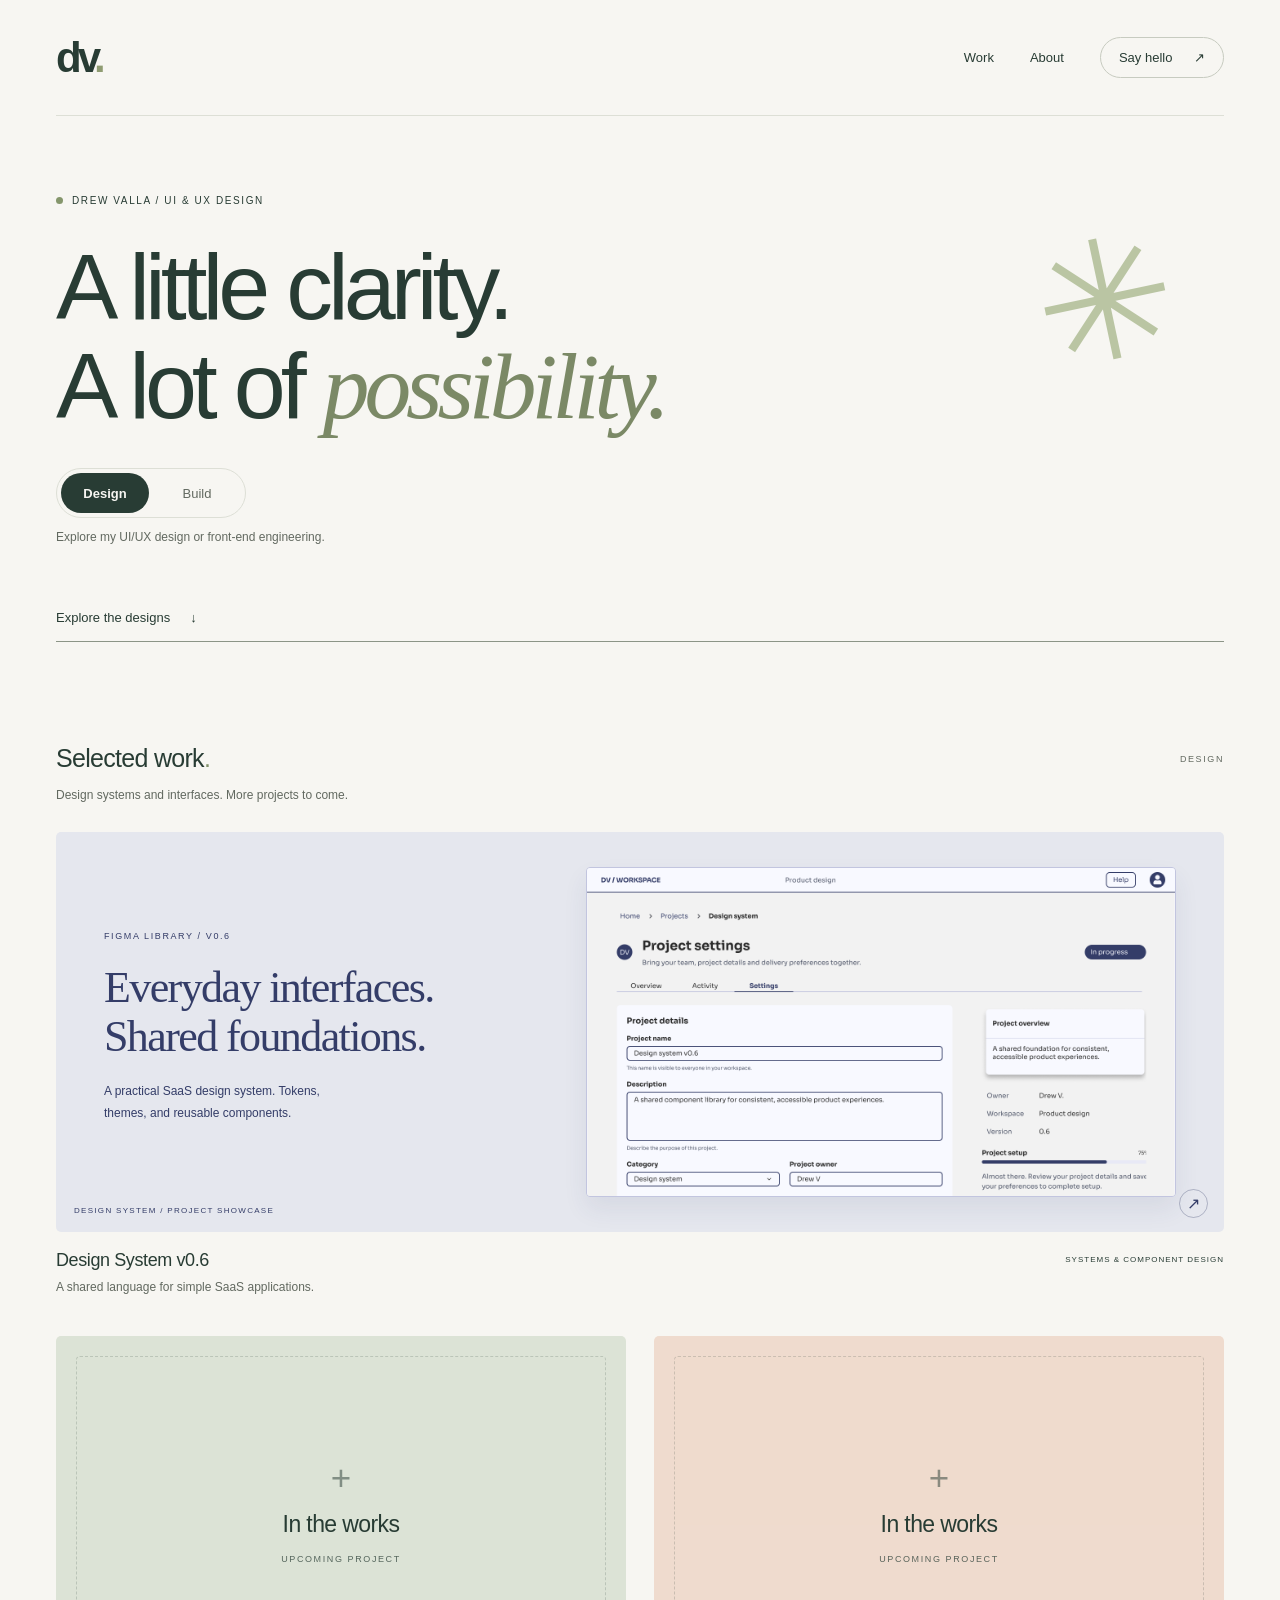
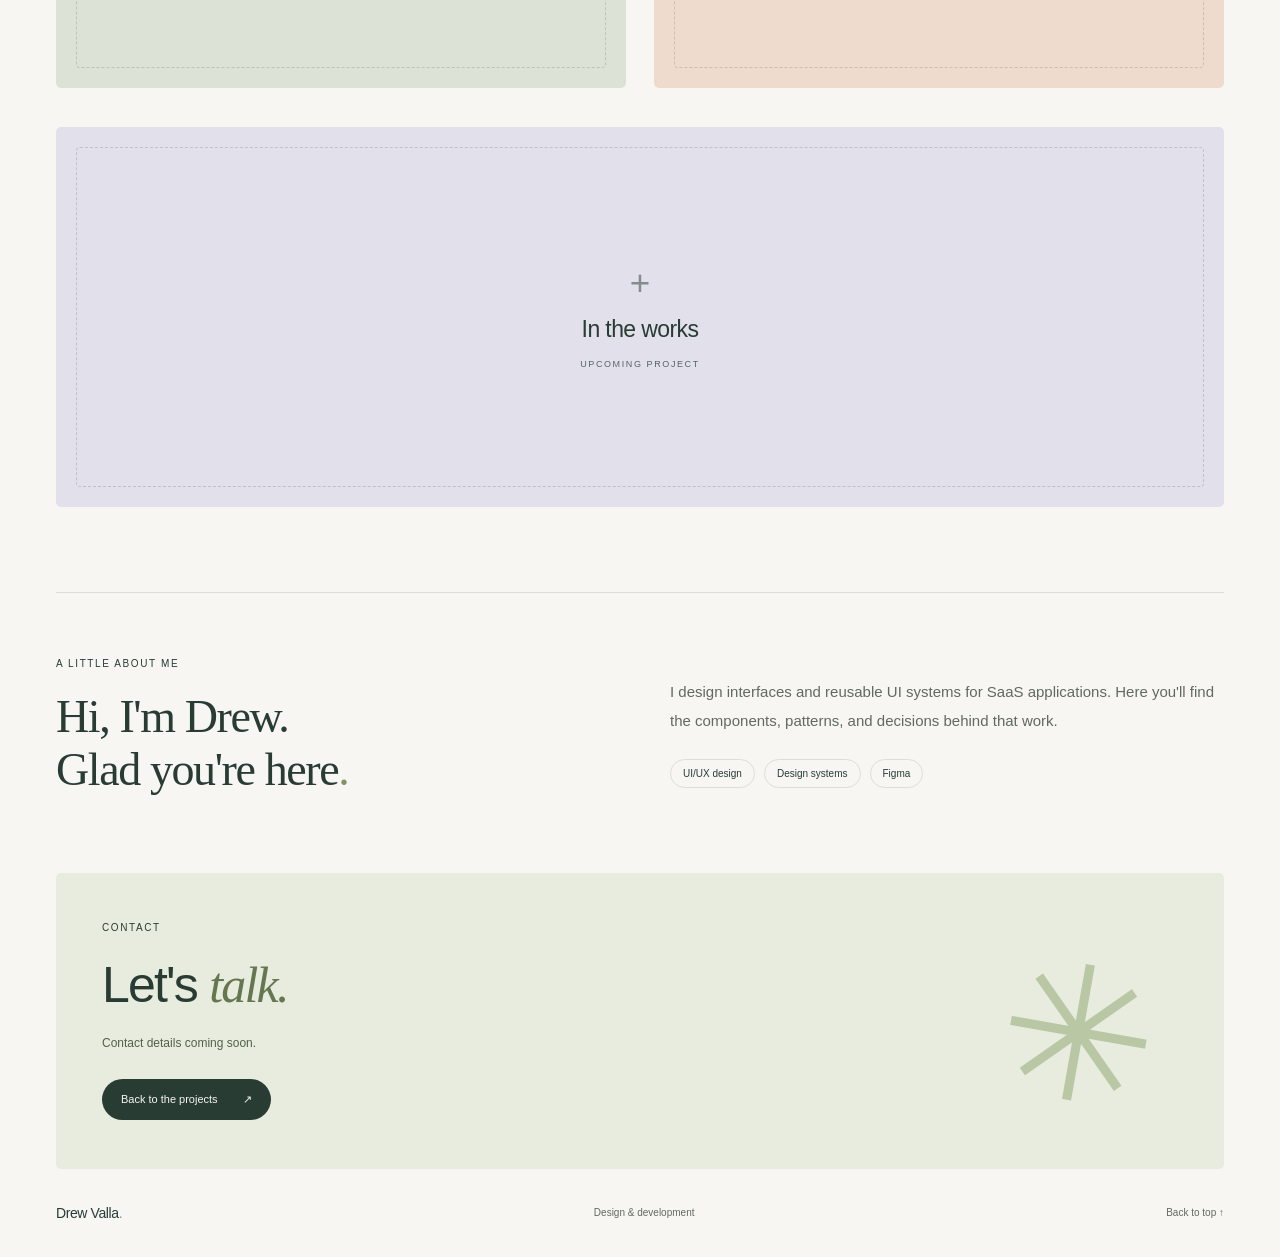
==== commit ad87ed81: "Replace fictional projects with themed upcoming placeholders Co-authored-by: Copilot <223556219+Copi" ====
--- a/DVDesignPortfolio-main/index.html
+++ b/DVDesignPortfolio-main/index.html
@@ -4,7 +4,7 @@
   <meta charset="utf-8">
   <meta name="viewport" content="width=device-width, initial-scale=1">
   <meta name="theme-color" content="#f7f6f2">
-  <meta name="description" content="Drew Valla's design portfolio. Thoughtful interfaces, original concepts, and a little curiosity.">
+  <meta name="description" content="Drew Valla's UI/UX design and front-end engineering portfolio. Explore the design and implementation of DV UIkit.">
   <title>Drew Valla | Design Portfolio</title>
   <link rel="stylesheet" href="styles.css">
   <link rel="stylesheet" href="design-system.css">
@@ -41,10 +41,10 @@
 
     <section class="work wrap" id="work" aria-labelledby="work-title" data-view="design">
       <div class="section-heading">
-        <h2 id="work-title">Selected work &amp; explorations<span>.</span></h2>
-        <span class="small-label">A SYSTEM, AND A FEW POSSIBILITIES</span>
+        <h2 id="work-title">Selected work<span>.</span></h2>
+        <span class="small-label">DESIGN</span>
       </div>
-      <p class="section-note">An existing design system, followed by three clearly labelled concept previews.</p>
+      <p class="section-note">Design systems and interfaces. More projects to come.</p>
       <div class="project-grid">
         <article class="project project-wide system-feature">
           <a class="project-art system-cover" href="design-system.html" aria-label="Explore the Design System v0.6 project">
@@ -55,77 +55,42 @@
           <div class="project-caption"><div><h3><a href="design-system.html">Design System v0.6</a></h3><p>A shared language for simple SaaS applications.</p></div><span class="project-type">SYSTEMS &amp; COMPONENT DESIGN</span></div>
         </article>
         <article class="project">
-          <a class="project-art art-sage" href="#project-kindred" data-project="kindred" aria-label="Explore Kindred concept preview">
-            <div class="mock-window kindred" aria-hidden="true">
-              <div class="mock-nav"><b>kindred</b><span>A little room to grow.</span><span class="mini-menu">=</span></div>
-              <div class="kindred-body"><div><span class="micro-label">SMALL STEPS. YOUR PACE.</span><h3>Make space<br>for yourself.</h3><p>A gentler way to build<br>your everyday rituals.</p><span class="mock-button">Find your moment &#8599;</span></div><div class="plant"><i></i><i></i><i></i><i></i><div class="pot"></div></div></div>
-              <div class="mock-footer"><span>Less pressure. More presence.</span><span>01 / 03</span></div>
-            </div>
-            <span class="preview-tag">CONCEPT PREVIEW</span>
-            <span class="art-arrow" aria-hidden="true">&#8599;</span>
-          </a>
-          <div class="project-caption"><div><h3><a href="#project-kindred" data-project="kindred">Kindred</a></h3><p>A softer approach to everyday wellbeing.</p></div><span class="project-type">PRODUCT DESIGN</span></div>
+          <div class="project-art art-sage project-placeholder"><span class="placeholder-mark" aria-hidden="true">+</span><h3>In the works</h3><span class="placeholder-status">UPCOMING PROJECT</span></div>
         </article>
         <article class="project">
-          <a class="project-art art-peach" href="#project-table" data-project="table" aria-label="Explore Table Journey concept preview">
-            <div class="table-composition" aria-hidden="true">
-              <div class="recipe-note"><span>GOOD FOOD.<br>GOOD COMPANY.</span><div class="lemon"></div><small>A little inspiration<br>for your everyday.</small></div>
-              <div class="phone"><div class="phone-top"><b>table journey<span>.</span></b><span>&#9776;</span></div><p class="phone-greeting">Something delicious awaits.</p><h3>What sounds<br>good today?</h3><div class="food-plate"><span></span></div><div class="recipe-info"><b>A little sunshine bowl</b><small>Fresh, bright &amp; full of good things.</small><span class="recipe-pill">20 MIN &nbsp; / &nbsp; EASY</span></div><div class="phone-bottom">&#8962; <span>&#9825;</span> &#9675;</div></div>
-            </div>
-            <span class="preview-tag">CONCEPT PREVIEW</span><span class="art-arrow" aria-hidden="true">&#8599;</span>
-          </a>
-          <div class="project-caption"><div><h3><a href="#project-table" data-project="table">Table Journey</a></h3><p>Less deciding. More enjoying.</p></div><span class="project-type">MOBILE EXPERIENCE</span></div>
+          <div class="project-art art-peach project-placeholder"><span class="placeholder-mark" aria-hidden="true">+</span><h3>In the works</h3><span class="placeholder-status">UPCOMING PROJECT</span></div>
         </article>
         <article class="project project-wide">
-          <a class="project-art art-lilac" href="#project-form" data-project="form" aria-label="Explore Form and Field concept preview">
-            <div class="form-intro" aria-hidden="true"><span class="micro-label">CONSIDERED OBJECTS.<br>EVERYDAY LIVING.</span><span class="large-asterisk">&#10035;</span></div>
-            <div class="mock-window form-window" aria-hidden="true"><div class="mock-nav"><b>form &amp; field</b><span>Objects &nbsp; Our story &nbsp; Bag (0)</span></div><div class="form-body"><div><span class="micro-label">FEWER, BETTER THINGS</span><h3>At home<br>with less.</h3><p>Everyday objects.<br>Anything but ordinary.</p><span class="mock-button">Meet the collection &#8599;</span></div><div class="vase-scene"><div class="vase vase-one"></div><div class="vase vase-two"></div><span class="scene-caption">The everyday collection / No. 01</span></div></div></div>
-            <span class="preview-tag">CONCEPT PREVIEW</span><span class="art-arrow" aria-hidden="true">&#8599;</span>
-          </a>
-          <div class="project-caption"><div><h3><a href="#project-form" data-project="form">Form &amp; Field</a></h3><p>A considered home for everyday objects.</p></div><span class="project-type">WEB &amp; COMMERCE</span></div>
+          <div class="project-art art-lilac project-placeholder"><span class="placeholder-mark" aria-hidden="true">+</span><h3>In the works</h3><span class="placeholder-status">UPCOMING PROJECT</span></div>
         </article>
       </div>
     </section>
 
     <section class="work wrap build-work" id="build-work" aria-labelledby="build-title" data-view="build" hidden>
-      <div class="section-heading"><h2 id="build-title">Behind the experience<span>.</span></h2><span class="small-label">BUILD LOG / 01&ndash;02</span></div>
-      <p class="section-note">A reusable component library, the site you're using, and the decisions behind them.</p>
+      <div class="section-heading"><h2 id="build-title">Selected builds<span>.</span></h2><span class="small-label">ENGINEERING</span></div>
+      <p class="section-note">The implementation behind the design system. More builds to come.</p>
       <article class="build-project uikit-build-card">
         <a class="build-diagram uikit-diagram" href="design-system-build.html" aria-label="Explore the DV UIkit engineering case study"><span>01 / SHARED FOUNDATIONS, WORKING SOFTWARE</span><strong>DV UIkit<span aria-hidden="true">.</span></strong><code>tokens &rarr; components &rarr; applications</code><span class="uikit-card-action">READ THE CASE STUDY &#8599;</span></a>
         <div class="build-description"><span class="eyebrow">ENGINEERING CASE STUDY</span><h3><a href="design-system-build.html">One foundation. More ways to build.</a></h3><p>A Stencil Web Component library with shared tokens, framework integration, and Storybook documentation. Explore its architecture and the bridge from Figma to code.</p><div class="skill-tags"><span>Stencil / TypeScript</span><span>Design tokens</span><span>React / Vue integration</span></div><a class="uikit-read-link" href="design-system-build.html">Explore DV UIkit <span aria-hidden="true">&#8599;</span></a></div>
       </article>
-      <article class="build-project">
-        <div class="build-diagram" aria-hidden="true"><span>01 / ONE PORTFOLIO, TWO PERSPECTIVES</span><div class="diagram-modes"><b>Design</b><span>&#8646;</span><b>Build</b></div><code>interaction + state + accessibility</code></div>
-        <div class="build-description"><span class="eyebrow">LIVE ON THIS SITE</span><h3>The two-sided portfolio</h3><p>A lightweight front-end build that connects design exploration with UX engineering. Try the switch above, then look behind the interaction.</p><div class="skill-tags"><span>HTML / CSS / JavaScript</span><span>Responsive UI</span><span>Keyboard interaction</span></div>
-          <details class="build-inspector"><summary>Behind the interface</summary><div><h4>One choice, consistent state</h4><p>The hero buttons update the introduction, project collection, page title, and URL together. The selected button exposes its state to assistive technology.</p><h4>Made for more than a mouse</h4><p>Tab to either button and press Enter or Space. Focus stays on your choice, and a short announcement confirms the view. Decorative motion is disabled when reduced motion is requested.</p><h4>A link to either side</h4><p>The <code>?view=build</code> URL opens this view directly. Back and Forward restore earlier choices. No account, tracking, or saved browser preference is needed.</p><h4>Built without a framework</h4><p>Both views live in the same static page. The inactive content is hidden from the layout and accessibility tree. Design remains available if JavaScript is disabled.</p></div></details>
-        </div>
+      <article class="build-project build-placeholder">
+        <div class="project-placeholder"><span class="placeholder-mark" aria-hidden="true">+</span><h3>In the works</h3><span class="placeholder-status">UPCOMING BUILD</span></div>
       </article>
     </section>
 
     <section class="about wrap" id="about" aria-labelledby="about-title">
       <div><span class="eyebrow">A LITTLE ABOUT ME</span><h2 id="about-title">Hi, I'm Drew.<br>Glad you're here<span>.</span></h2></div>
-      <div class="about-copy"><div data-view="design"><p>This is my corner of the internet for exploring UI/UX, working through ideas, and sharing what takes shape along the way.</p><p>I'm drawn to clear interfaces, thoughtful details, and design that makes everyday things feel a little easier.</p><div class="skill-tags"><span>UI design</span><span>UX exploration</span><span>Prototyping</span></div></div><div data-view="build" hidden><p>This is the build side of my portfolio: a space for turning interface ideas into working experiences and exploring the details behind them.</p><p>The focus here is how things behave: responsive layouts, clear feedback, and interactions that work with a keyboard as well as a mouse.</p><div class="skill-tags"><span>Front-end development</span><span>Interaction</span><span>Accessibility</span></div></div></div>
+      <div class="about-copy"><div data-view="design"><p>I design interfaces and reusable UI systems for SaaS applications. Here you'll find the components, patterns, and decisions behind that work.</p><div class="skill-tags"><span>UI/UX design</span><span>Design systems</span><span>Figma</span></div></div><div data-view="build" hidden><p>I build the components behind those interfaces, with a focus on reusable code and practical integration across applications.</p><div class="skill-tags"><span>Web Components</span><span>TypeScript</span><span>Front-end development</span></div></div></div>
     </section>
 
     <section class="contact wrap" id="contact" aria-labelledby="contact-title">
-      <span class="eyebrow">GOOD THINGS START WITH A CONVERSATION</span>
-      <h2 id="contact-title">Let's make something<br><em>worth using.</em></h2>
-      <p>Contact details are on their way. In the meantime, have a look around.</p>
+      <span class="eyebrow">CONTACT</span>
+      <h2 id="contact-title">Let's <em>talk.</em></h2>
+      <p>Contact details coming soon.</p>
       <a class="contact-button work-link" href="#work">Back to the projects <span aria-hidden="true">&#8599;</span></a>
       <span class="contact-star" aria-hidden="true">&#10035;</span>
     </section>
   </main>
-  <footer class="wrap"><a class="footer-name" href="./">Drew Valla<span>.</span></a><span>Made with intention. Always a work in progress.</span><a href="#main">Back to top &#8593;</a></footer>
-
-  <dialog id="project-dialog" aria-labelledby="dialog-title">
-    <div class="dialog-top"><span class="eyebrow">CONCEPT BRIEF / NOT A COMPLETED CASE STUDY</span><button class="close-dialog" type="button" aria-label="Close project preview">&#10005;</button></div>
-    <h2 id="dialog-title"></h2>
-    <p id="dialog-description" class="dialog-lead"></p>
-    <div class="dialog-meta"><div><span>PROJECT TYPE</span><p id="dialog-type"></p></div><div><span>STATUS</span><p>Self-initiated concept placeholder</p></div></div>
-    <h3>The opportunity</h3><p id="dialog-opportunity"></p>
-    <h3>A direction to explore</h3><p id="dialog-direction"></p>
-    <h3>What comes next</h3><p>Validate the problem with real people, map the key journey, and test a small interactive prototype. Research, final screens, and a full case-study deck have not been created yet.</p>
-    <p class="dialog-disclaimer">The artwork on this site illustrates a visual direction only. No client engagement, user research, or measured outcomes are claimed.</p>
-  </dialog>
+  <footer class="wrap"><a class="footer-name" href="./">Drew Valla<span>.</span></a><span>Design &amp; development</span><a href="#main">Back to top &#8593;</a></footer>
 </body>
 </html>
--- a/DVDesignPortfolio-main/design-system.css
+++ b/DVDesignPortfolio-main/design-system.css
@@ -1,4 +1,11 @@
 .system-feature{grid-column:1/-1}
+.project-art.project-placeholder,.project-wide .project-art.project-placeholder,.build-placeholder .project-placeholder{display:flex;flex-direction:column;justify-content:center;align-items:center;gap:16px;position:relative;cursor:default}
+.project-placeholder::before{content:"";position:absolute;inset:20px;border:1px dashed currentColor;border-radius:4px;opacity:.18;pointer-events:none}
+.project-placeholder h3{font-size:23px;font-weight:400;letter-spacing:-.6px;margin:0}
+.placeholder-mark{font:300 35px/1 Arial,sans-serif;opacity:.5}
+.placeholder-status{font-size:9px;letter-spacing:1.6px;opacity:.75}
+.build-project.build-placeholder{display:block;background:#20382f}
+.build-placeholder .project-placeholder{min-height:320px;color:#b3c5bb;background:linear-gradient(#c9e6c606 1px,transparent 1px),linear-gradient(90deg,#c9e6c606 1px,transparent 1px);background-size:28px 28px}
 .project-wide .project-art.system-cover{height:400px;gap:40px;background:#e5e7ee;padding:35px 48px;justify-content:space-between;color:#343d68}
 .system-cover-copy{flex:0 1 36%;min-width:0}
 .system-cover-copy .eyebrow{font-size:9px;line-height:1.8}
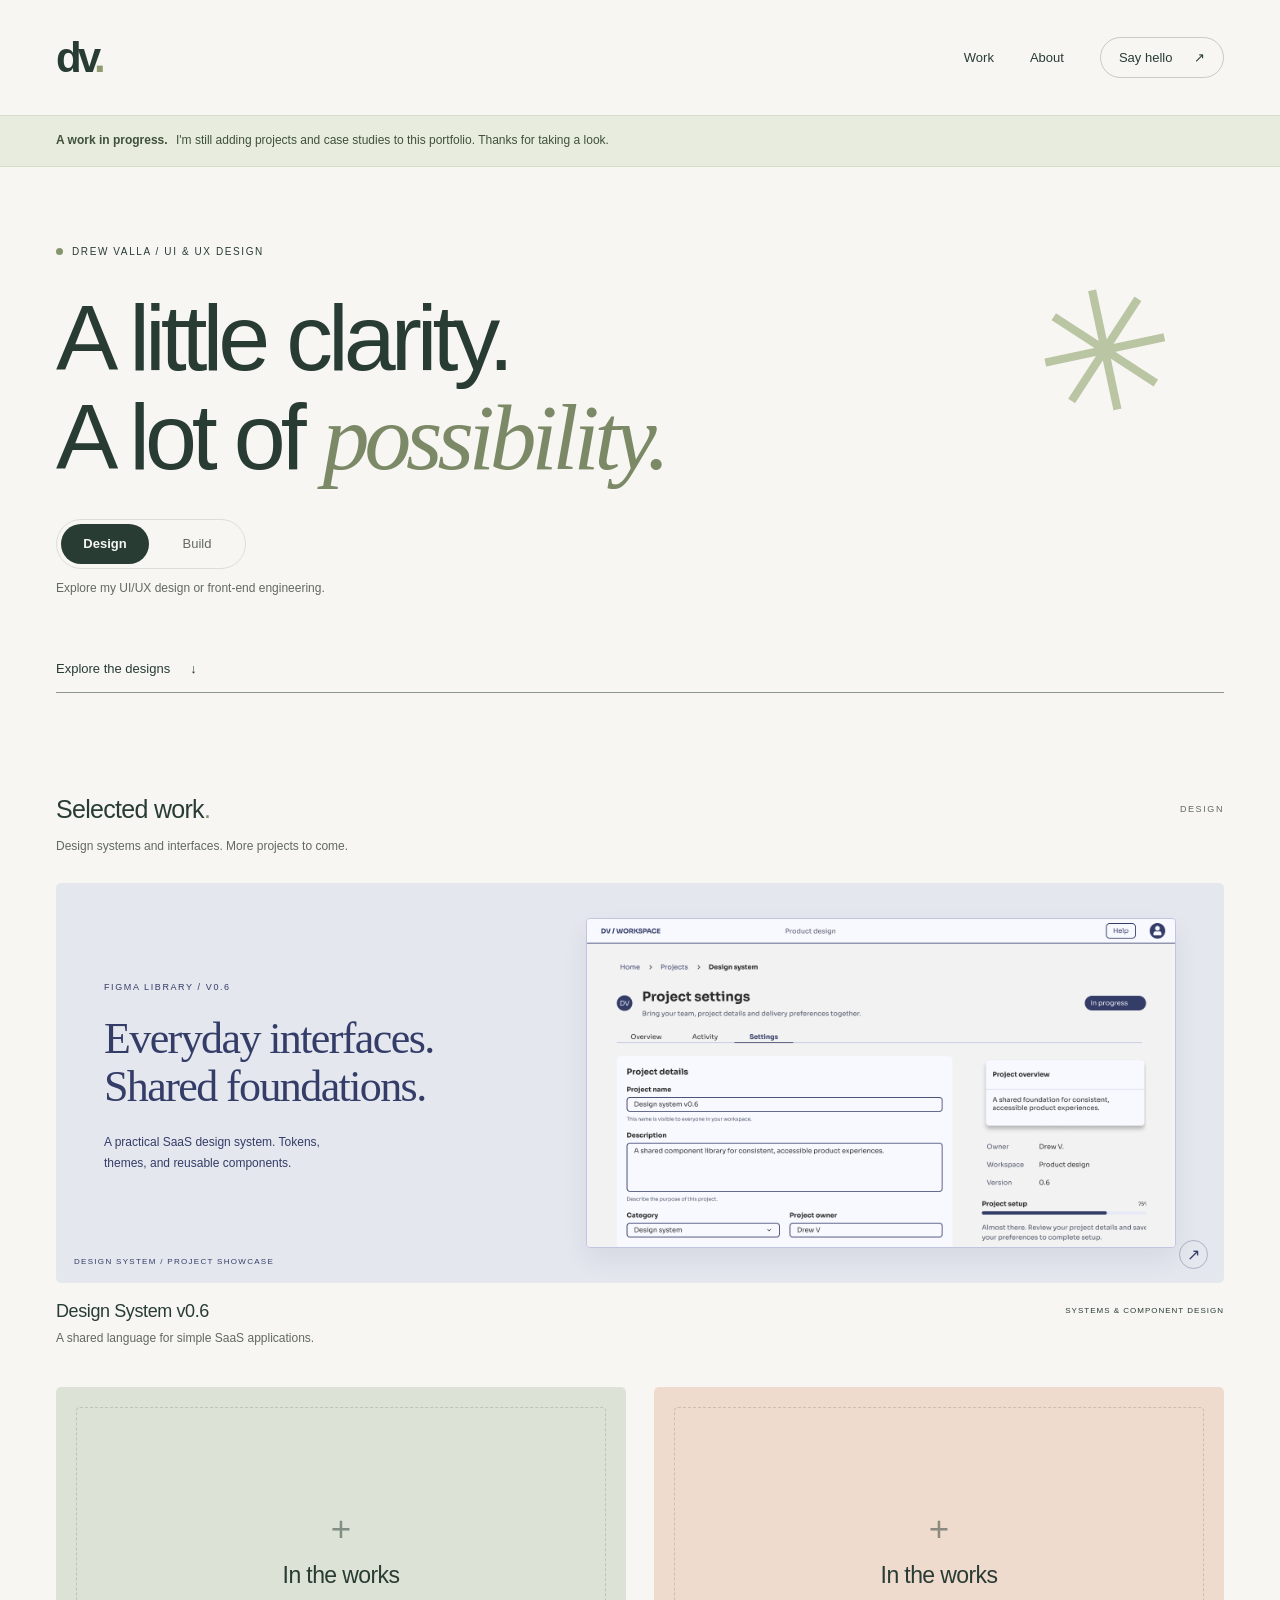
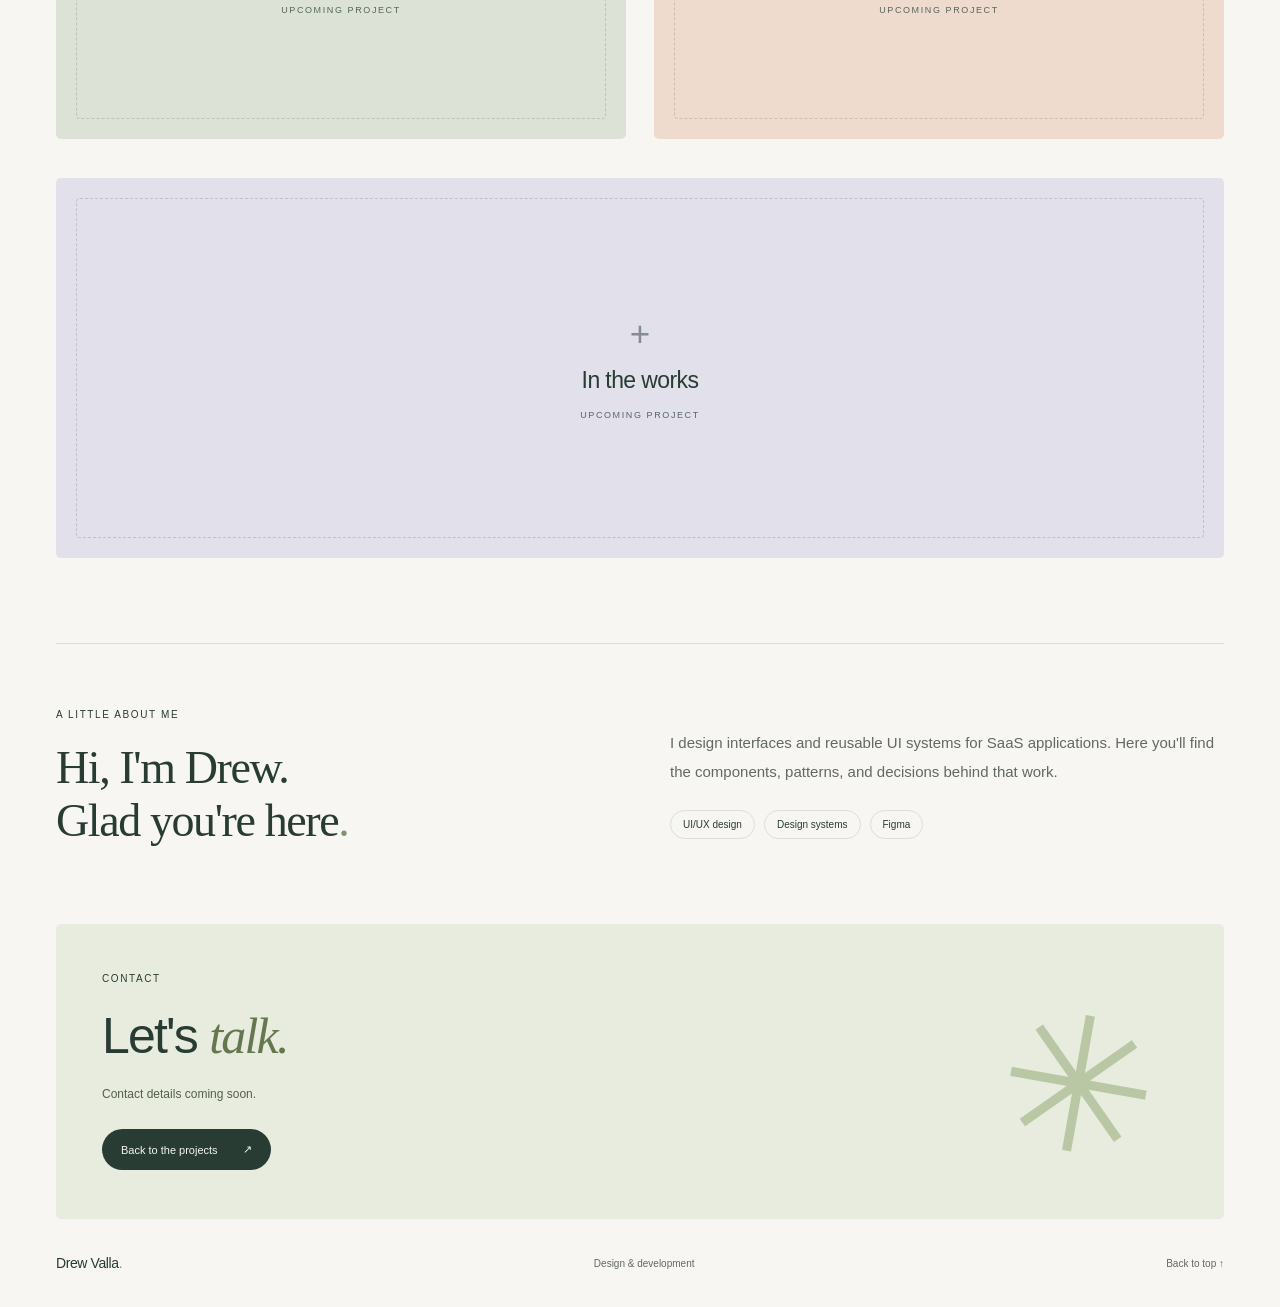
==== commit 5176cb33: "Add portfolio work-in-progress announcement banner Co-authored-by: Copilot <223556219+Copilot@users." ====
--- a/DVDesignPortfolio-main/index.html
+++ b/DVDesignPortfolio-main/index.html
@@ -20,6 +20,9 @@
       <a class="nav-contact" href="#contact">Say hello <span aria-hidden="true">&#8599;</span></a>
     </nav>
   </header>
+  <aside class="site-notice" aria-label="Portfolio update">
+    <p class="wrap"><strong>A work in progress.</strong> I'm still adding projects and case studies to this portfolio. Thanks for taking a look.</p>
+  </aside>
 
   <main id="main">
     <p class="view-status wrap" role="status" aria-live="polite" aria-atomic="true"></p>
--- a/DVDesignPortfolio-main/styles.css
+++ b/DVDesignPortfolio-main/styles.css
@@ -1,5 +1,10 @@
 @charset "UTF-8";
 [hidden]{display:none!important}
+.site-notice{margin-top:-1px;background:#e8ecdf;color:#3f5139;border-block:1px solid #d5dcc9}
+.site-notice p{margin-block:0;padding-block:14px;font-size:12px;line-height:1.8}
+.site-notice strong{font-weight:600;margin-right:5px}
+body[data-mode="build"] .site-notice{background:#243d33;color:#d4e4d7;border-color:#3a5148}
+@media(max-width:700px){.site-notice p{font-size:11px;padding-block:12px}.site-notice strong{display:block;margin-right:0}}
 .hero .hero-bottom{flex-direction:column;align-items:stretch;max-width:none;padding-top:24px}
 .hero .hero-bottom .text-link{display:flex;align-items:center;gap:20px;width:100%;padding:12px 0 16px;font-size:13px}
 .hero .hero-bottom .text-link span{margin-left:0}
